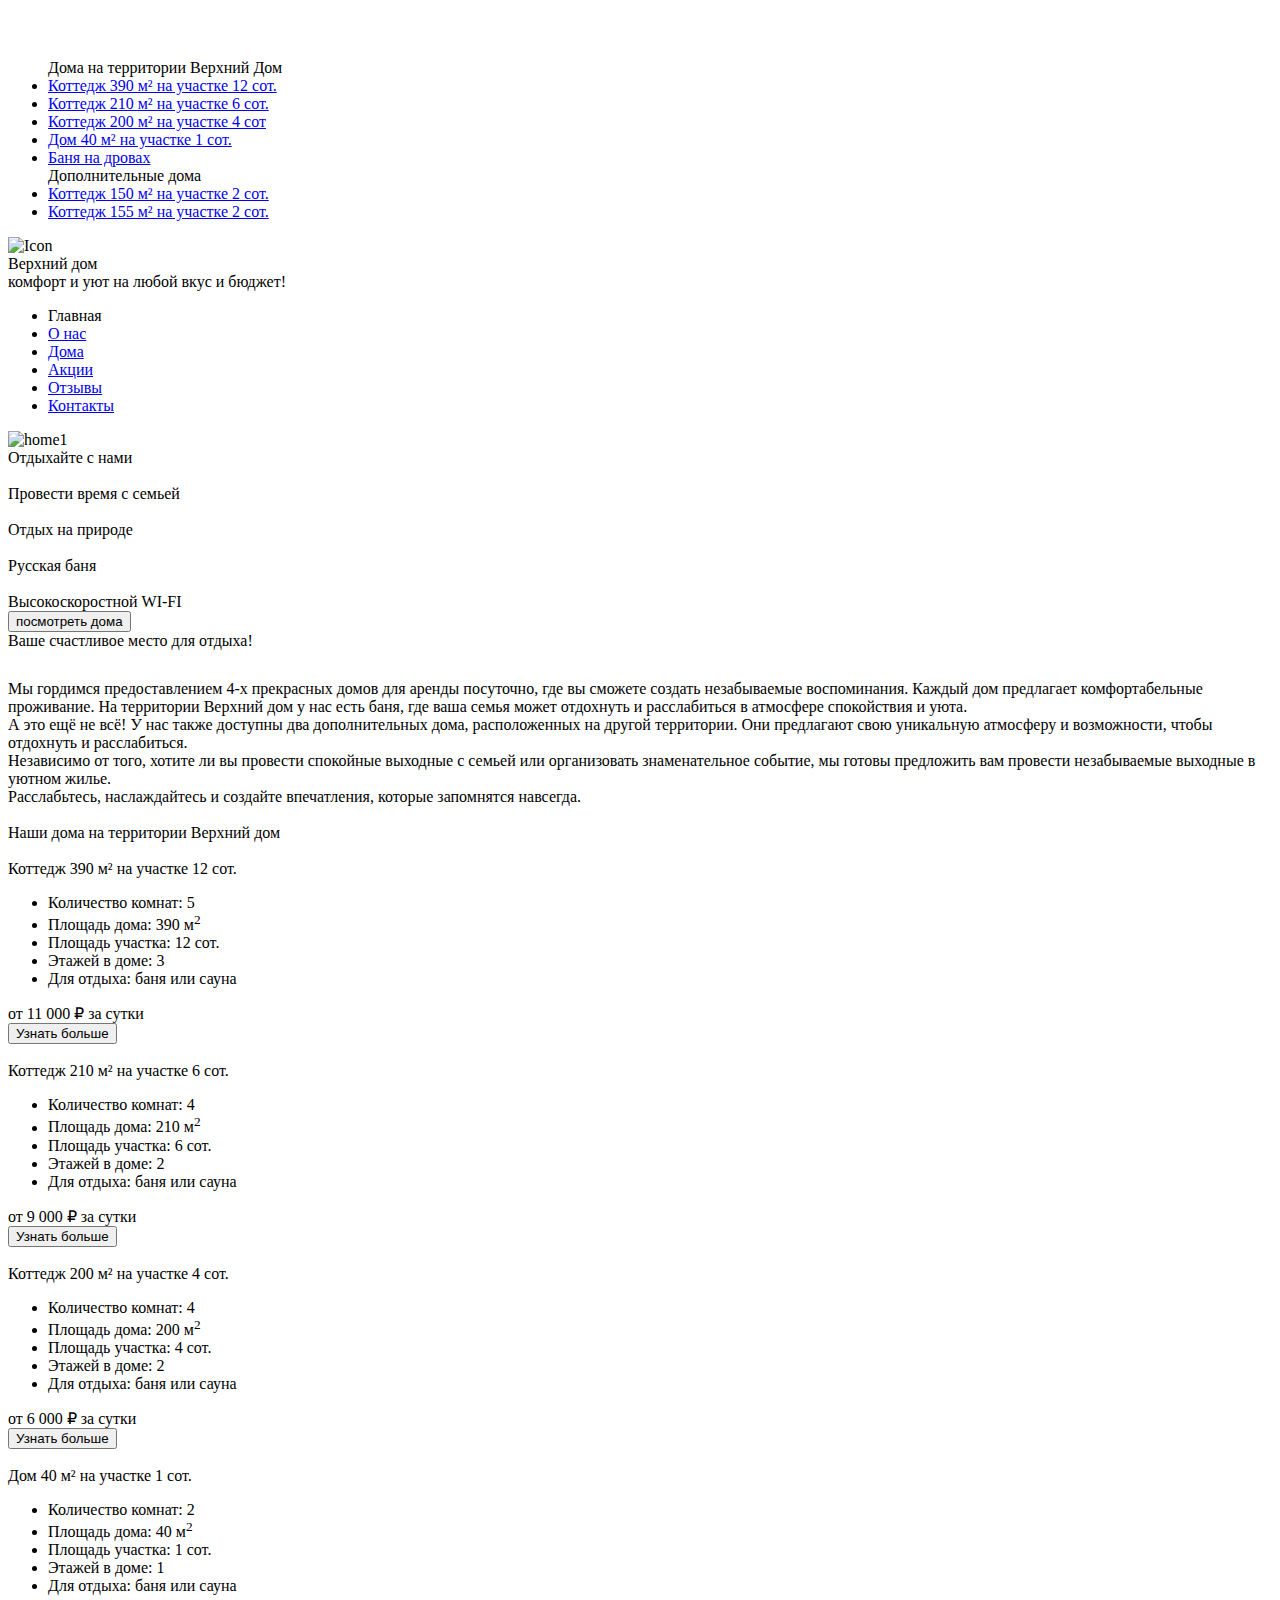
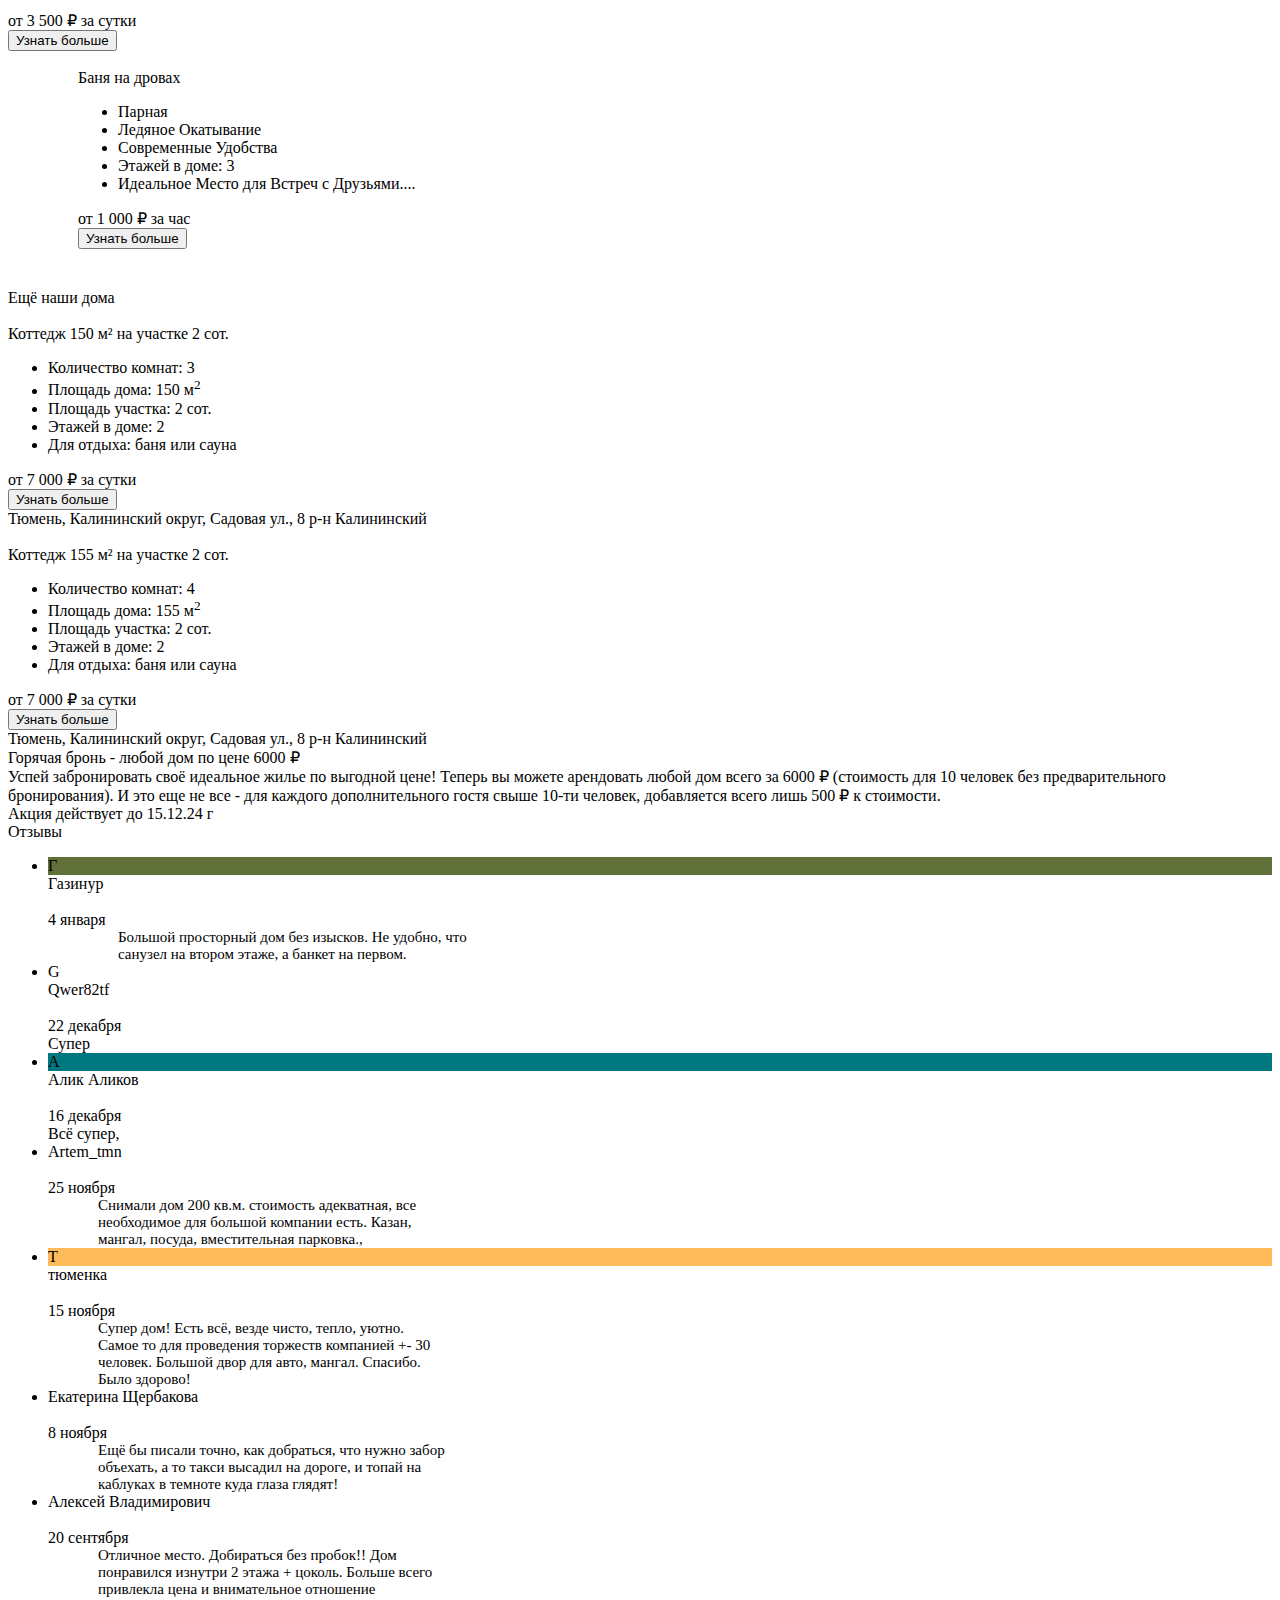
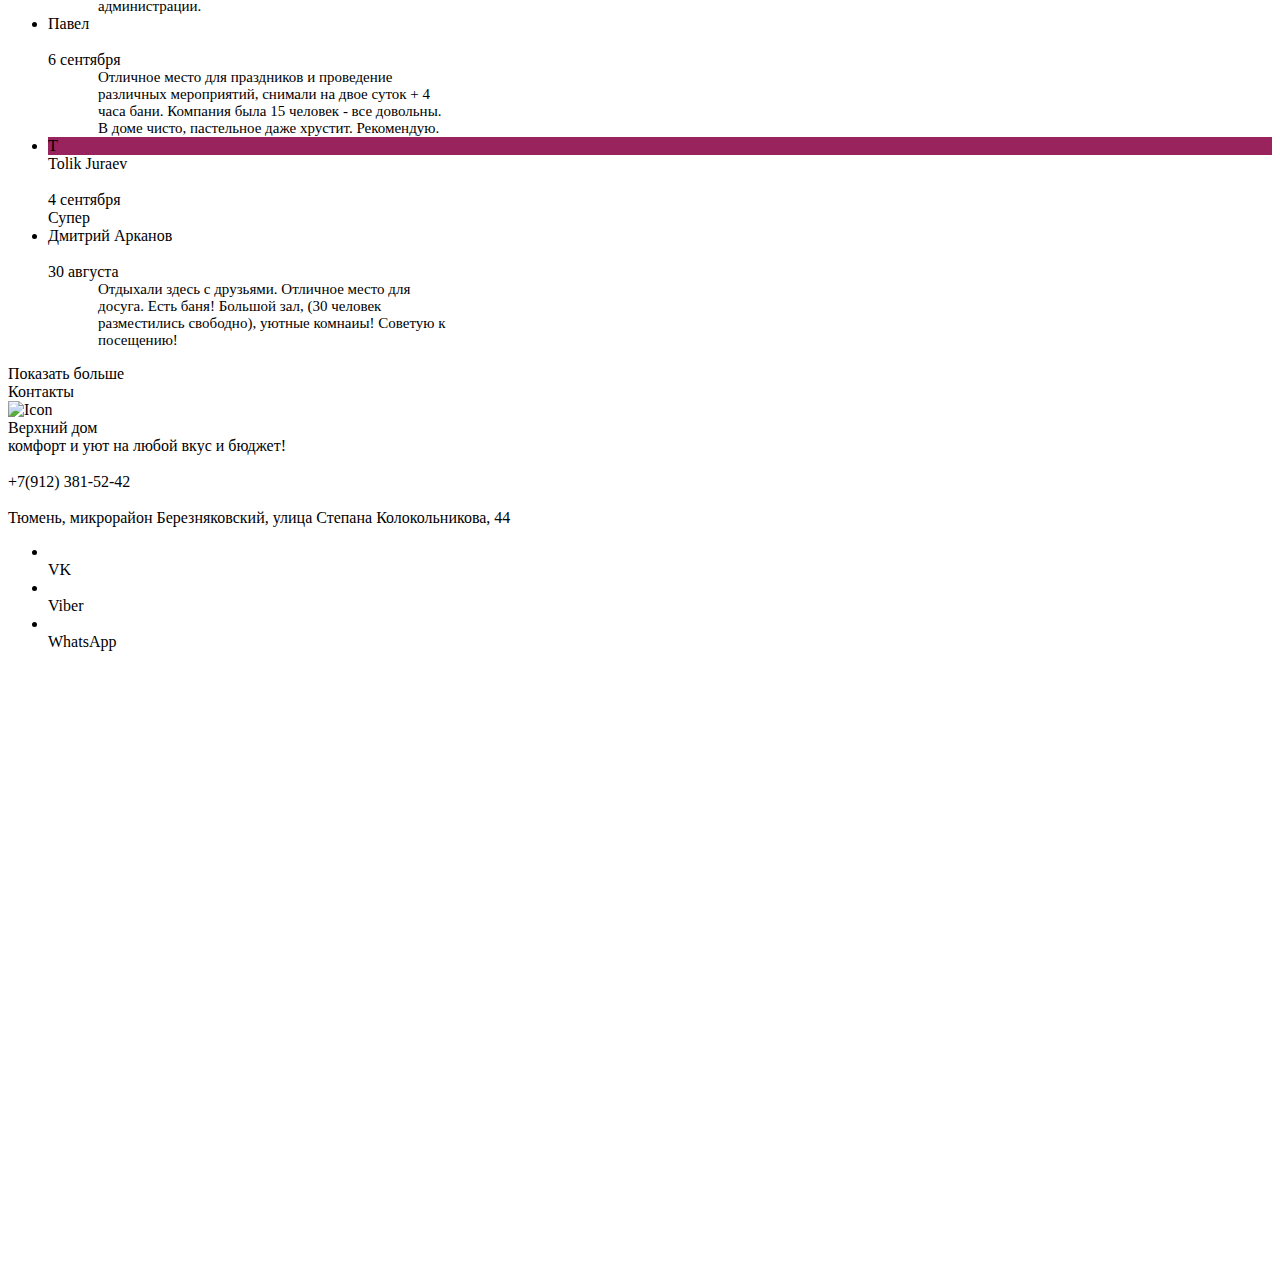
==== index.html @ 0d778ea4 "Add files via upload" ====
<!DOCTYPE html>
<html lang="ru">

<head>
    <meta charset="UTF-8">
    <meta name="viewport" content="width=device-width, initial-scale=1.0">
    <title>ВЕРХНИЙ ДОМ</title>
    <link rel="stylesheet" href="style/main.css">
</head>

<body>

    <body class="wrapper">
        <div class="menu-data">
            <div class="menu-data__line"></div>
            <div class="container">
                <div class="menu-data__contant">
                <svg class="closeIcon menu-data__close-button" viewBox="0 0 31 31" width="31" height="31" xmlns="http://www.w3.org/2000/svg" fill="none">
                    <rect x="8.45361" y="7.39648" width="21.1548" height="1.4944" rx="0.747199" transform="rotate(45 8.45361 7.39648)" fill="white"/>
                    <rect x="23.8285" y="7.97754" width="22.416" height="1.41032" rx="0.705159" transform="rotate(135 23.8285 7.97754)" fill="white"/>
                </svg>
            <ul class="menu-data__list">
                 <div class="title menu-data__title">Дома на территории Верхний Дом</div>
                <li class="text menu-data__item"><a href="home1.html">Коттедж 390 м² на участке 12 сот.</a></li>
                <li class="text menu-data__item"><a href="home2.html">Коттедж 210 м² на участке 6 сот.</a></li>
                <li class="text menu-data__item"><a href="home3.html">Коттедж 200 м² на участке 4 сот</a></li>
                <li class="text menu-data__item"><a href="home4.html">Дом 40 м² на участке 1 сот.</a></li>
                <li class="text menu-data__item"><a href="sauna.html">Баня на дровах</a></li>
                <div class="title menu-data__title">Дополнительные дома</div>
                <li class="text menu-data__item"><a href="home5.html">Коттедж 150 м² на участке 2 сот.</a></li>
                <li class="text menu-data__item"><a href="home6.html">Коттедж 155 м² на участке 2 сот.</a></li>
            </ul>
        </div>
        </div>
        <div class="menu-data__line"></div>
        </div>
        <div class="header">
            <div class="container">
                <div class="header__contant">
                    <div class="logo header__logo">
                        <img src="./img/header/icon.png" alt="Icon" class="logo__img header__img">
                       <div class="logo__name header__name">
                            <div class="logo__title header__title">Верхний дом</div>
                            <div class="logo__text header__text">комфорт и уют на любой вкус и бюджет!</div>
                        </div>
                    </div>

                    <nav class="nav">
                        <ul class="nav__list">
                            <li class="nav__item">Главная</li>
                            <li class="nav__item"><a href="#info">О нас</a></li>
                            <li class="nav__item"><a href="#offer-home">Дома</a></li>
                            <li class="nav__item"><a href="#stocks">Акции</a></li>
                            <li class="nav__item"><a href="#reviews">Отзывы</a></li>
                            <li class="nav__item"><a href="#contact">Контакты</a></li>
                        </ul>
                        <div class="burger">
                            <div class="burger__line"></div>
                            <div class="burger__line"></div>
                            <div class="burger__line"></div>
                        </div>
                    </nav>
                </div>
            </div>
        </div>
        <div class="hero">
            <img src="/img/hero/slider-home.png" id="slideshow" alt="home1" class="hero__img-home">
            <img src="img/hero/slider-home2.png" id="slideshow" alt="home1" class="hero__img-home" style="display: none;">
            <img src="img/hero/slider-home3.png" id="slideshow" alt="home1" class="hero__img-home" style="display: none;">
            <img src="img/hero/slider-home4.png" id="slideshow" alt="home1" class="hero__img-home" style="display: none;">
            <img src="img/hero/slider-home5.png" id="slideshow" alt="home1" class="hero__img-home" style="display: none;">
            <div class="hero__contant">
                <div class="container">
                    <div class="hero__information">
                        <div class="hero__title">
                            Отдыхайте с нами
                        </div>
                        <div class="hero__info">
                            <div class="hero__offers">
                                <div class="hero__offer__block">
                                    <div class="hero__offer">
                                        <img src="./img/hero/icon1.png" alt="" class="hero__icon">
                                        <div class="hero__offer-title">Провести время с семьей</div>
                                    </div>
                                    <div class="hero__offer">
                                        <img src="./img/hero/icon3.png" alt="" class="hero__icon">
                                        <div class="hero__offer-title">Отдых на природе</div>
                                    </div>
                                </div>
                                <div class="hero__line">
                                </div>
                                <div class="hero__offer__block">
                                    <div class="hero__offer">
                                        <img src="./img/hero/icon2.png" alt="" class="hero__icon">
                                        <div class="hero__offer-title">Русская баня</div>
                                    </div>
                                    <div class="hero__offer">
                                        <img src="./img/hero/icon4.png" alt="" class="hero__icon">
                                        <div class="hero__offer-title">Высокоскоростной <span
                                                class="hero__offer-title_decoration">WI-FI</span></div>
                                    </div>
                                </div>
                            </div>
                            <div class="hero__btn">
                                <a href="#offer-home"><button class="btn">посмотреть дома</button></a>
                            </div>
                        </div>
                    </div>
                </div>

            </div>
        </div>
        <div id="info" class="info">
            <div class="container">
                <div class="info__contant">
                    <div class="title info__title" style="text-align: start; margin-bottom: 30px;">Ваше счастливое место для отдыха!
                    </div>
                    <div class="info__wrapper">
                        <div class="info__text">
                            Мы гордимся предоставлением 4-х прекрасных домов для аренды посуточно, где вы сможете
                            создать незабываемые воспоминания. Каждый дом предлагает комфортабельные проживание.
                            На территории Верхний дом у нас есть баня, где ваша семья может отдохнуть и расслабиться в атмосфере спокойствия и уюта. 
<br>
А это ещё не всё! У нас также доступны два дополнительных дома, расположенных на другой территории. Они предлагают свою уникальную атмосферу и возможности, чтобы отдохнуть и расслабиться.
<br>
Независимо от того, хотите ли вы провести спокойные выходные с семьей или организовать знаменательное событие, мы готовы предложить вам провести незабываемые выходные в уютном жилье.
<br>
Расслабьтесь, наслаждайтесь и создайте впечатления, которые запомнятся навсегда.

                        </div>
                    <img src="/img/info/Rectangle 199.png"  alt="" class="info__img">
                </div>
                </div>
            </div>
        </div>
      
        <div class="info-home offer-home" id="offer-home">
            <div class="container container-block">
            <div class="title offer-title">Наши дома на территории Верхний дом</div>

                <div class="info-home__contant offer-home__contant">
                    <img src="./img/home1/home1.png" alt="" class="info-home__img offer-home__img offer-home_first-home"> 
                    <img src="./img/dop/photo2.png" alt="" class="info-home__img offer-home__img offer-home_first-home" style="display: none;"> 
                    <img src="./img/dop/photo3.png" alt="" class="info-home__img offer-home__img offer-home_first-home" style="display: none;"> 
                    <img src="./img/dop/photo5.png" alt="" class="info-home__img offer-home__img offer-home_first-home" style="display: none;"> 
                    <img src="./img/dop/photo6.png" alt="" class="info-home__img offer-home__img offer-home_first-home" style="display: none;"> 
                    
                    <div class="info-home__block offer-home__block">
                        <div class="info-home__title offer-home__title">Коттедж 390 м² на участке 12 сот.</div>
                        <div class="info-home__nav offer-home__nav">
                            <ul class="info-home__list">
                                <li class="info-home__item">Количество комнат: 5</li>
                                <li class="info-home__item">Площадь дома: 390 м<sup>2</sup></li>
                                <li class="info-home__item">Площадь участка: 12 сот.</li>
                                <li class="info-home__item">Этажей в доме: 3</li>
                                <li class="info-home__item">Для отдыха: баня или сауна</li>
                            </ul>
                        </div>
                        <div class="offer-home__data">
                        <div class="info-home__price offer-home__price">от 11 000 ₽ за сутки</div>
                        <a href="home1.html" target="_blank"><button class="info-home__button offer-home__button">Узнать больше</button></a>
                    </div>
                    </div>
                </div>
                <div class="info-home__contant offer-home__contant">
                    <img src="./img/dop/home2.png" alt="" class="info-home__img offer-home__img">
                    <img src="./img/home2/photo2.png" alt="" class="info-home__img offer-home__img offer-home_second-home" style="display: none;"> 
                    <img src="./img/home2/photo3.png" alt="" class="info-home__img offer-home__img offer-home_second-home" style="display: none;"> 
                    <img src="./img/home2/photo4.png" alt="" class="info-home__img offer-home__img offer-home_second-home" style="display: none;"> 
                    <img src="./img/home2/photo5.png" alt="" class="info-home__img offer-home__img offer-home_second-home" style="display: none;"> 
                    <img src="./img/home2/photo6.png" alt="" class="info-home__img offer-home__img offer-home_second-home" style="display: none;"> 
                    <div class="info-home__block offer-home__block">
                        <div class="info-home__title offer-home__title">Коттедж 210 м² на участке 6 сот.</div>
                        <div class="info-home__nav offer-home__nav">
                            <ul class="info-home__list">
                                <li class="info-home__item">Количество комнат: 4</li>
                                <li class="info-home__item">Площадь дома: 210 м<sup>2</sup></li>
                                <li class="info-home__item">Площадь участка: 6 сот.</li>
                                <li class="info-home__item">Этажей в доме: 2</li>
                                <li class="info-home__item">Для отдыха: баня или сауна</li>
                            </ul>
                        </div>
                        <div class="offer-home__data">
                        <div class="info-home__price offer-home__price">от 9 000 ₽ за сутки</div>
                        <a href="home2.html" target="_blank"><button class="info-home__button offer-home__button">Узнать больше</button></a>
                    </div>
                    </div>
                </div>
                <div class="info-home__contant offer-home__contant">
                    <img src="./img/dop/home3.png" alt="" class="info-home__img offer-home__img">
                    <div class="info-home__block offer-home__block">
                        <div class="info-home__title offer-home__title">Коттедж 200 м² на участке 4 сот.</div>
                        <div class="info-home__nav offer-home__nav">
                            <ul class="info-home__list">
                                <li class="info-home__item">Количество комнат: 4</li>
                                <li class="info-home__item">Площадь дома: 200 м<sup>2</sup></li>
                                <li class="info-home__item">Площадь участка: 4 сот.</li>
                                <li class="info-home__item">Этажей в доме: 2    </li>
                                <li class="info-home__item">Для отдыха: баня или сауна</li>
                            </ul>
                        </div>
                        <div class="offer-home__data">
                        <div class="info-home__price offer-home__price">от 6 000 ₽ за сутки</div>
                        <a href="home3.html" target="_blank"><button class="info-home__button offer-home__button">Узнать больше</button></a>
                    </div>
                    </div>
                </div>
                <div class="info-home__contant offer-home__contant">
                    <img src="./img/dop/home4.png" alt="" class="info-home__img offer-home__img">
                    <div class="info-home__block offer-home__block">
                        <div class="info-home__title offer-home__title">Дом 40 м² на участке 1 сот.</div>
                        <div class="info-home__nav offer-home__nav">
                            <ul class="info-home__list">
                                <li class="info-home__item">Количество комнат: 2</li>
                                <li class="info-home__item">Площадь дома: 40 м<sup>2</sup></li>
                                <li class="info-home__item">Площадь участка: 1 сот.</li>
                                <li class="info-home__item">Этажей в доме: 1</li>
                                <li class="info-home__item">Для отдыха: баня или сауна</li>
                            </ul>
                        </div>
                        <div class="offer-home__data">
                        <div class="info-home__price offer-home__price">от 3 500 ₽ за сутки</div>
                        <a href="home4.html" target="_blank"><button class="info-home__button offer-home__button">Узнать больше</button></a>
                    </div>
                    </div>
                </div>
                <div class="info-home__contant offer-home__contant">
                    <img src="./img/dop/sauna.png" alt="" class="info-home__img offer-home__img">
                    <div class="info-home__block offer-home__block" style="padding-left: 70px;">
                        <div class="info-home__title offer-home__title">Баня на дровах</div>
                        <div class="info-home__nav offer-home__nav">
                            <ul class="info-home__list">
                                <li class="info-home__item">Парная</li>
                                <li class="info-home__item">Ледяное Окатывание</li>
                                <li class="info-home__item">Современные Удобства</li>
                                <li class="info-home__item">Этажей в доме: 3</li>
                                <li class="info-home__item">Идеальное Место для Встреч с Друзьями....</li>
                            </ul>
                        </div>
                        <div class="offer-home__data">
                        <div class="info-home__price offer-home__price">от 1 000 ₽ за час</div>
                        <a href="sauna.html" target="_blank"><button class="info-home__button offer-home__button">Узнать больше</button></a>
                    </div>
                    </div>
                </div>
                <div class="title offer-title" style="margin-top: 40px;">Ещё наши дома</div>
                <div class="info-home__contant offer-home__contant">
                    <img src="./img/dop/home5.png" alt="" class="info-home__img offer-home__img">
                    <div class="info-home__block offer-home__block">
                        <div class="info-home__title offer-home__title">Коттедж 150 м² на участке 2 сот.</div>
                        <div class="info-home__nav offer-home__nav">
                            <ul class="info-home__list">
                                <li class="info-home__item">Количество комнат: 3</li>
                                <li class="info-home__item">Площадь дома: 150 м<sup>2</sup></li>
                                <li class="info-home__item">Площадь участка: 2 сот.</li>
                                <li class="info-home__item">Этажей в доме: 2</li>
                                <li class="info-home__item">Для отдыха: баня или сауна</li>
                            </ul>
                        </div>
                        <div class="offer-home__data">
                        <div class="info-home__price offer-home__price">от 7 000 ₽ за сутки</div>
                        <a href="home5.html" target="_blank"><button class="info-home__button offer-home__button">Узнать больше</button></a>
                        <div class="offer-home__title-address">Тюмень, Калининский округ, Садовая ул., 8 р-н Калининский</div>
                    </div>
                    </div>
                </div>
                 <div class="info-home__contant offer-home__contant">
                    <img src="./img/dop/home6.png" alt="" class="info-home__img offer-home__img">
                    <div class="info-home__block offer-home__block">
                        <div class="info-home__title offer-home__title">Коттедж 155 м² на участке 2 сот.</div>
                        <div class="info-home__nav offer-home__nav">
                            <ul class="info-home__list">
                                <li class="info-home__item">Количество комнат: 4</li>
                                <li class="info-home__item">Площадь дома: 155 м<sup>2</sup></li>
                                <li class="info-home__item">Площадь участка: 2 сот.</li>
                                <li class="info-home__item">Этажей в доме: 2</li>
                                <li class="info-home__item">Для отдыха: баня или сауна</li>
                            </ul>
                        </div>
                        <div class="offer-home__data">
                        <div class="info-home__price offer-home__price">от 7 000 ₽ за сутки</div>
                        <a href="home6.html" target="_blank"><button class="info-home__button offer-home__button">Узнать больше</button></a>
                        <div class="offer-home__title-address">Тюмень, Калининский округ, Садовая ул., 8 р-н Калининский</div>
                    </div>
                    </div>
                </div>
    
            </div>
    
        </div>

        <div class="stocks" id="stocks">
            <div class="container">
                <div class="stocks__conatnt">
                    <div class="stock__title">Горячая бронь - любой дом по цене <span class="stock__decoration">6000
                            ₽</span></div>
                    <div class="stock__text">Успей забронировать своё идеальное жилье по выгодной цене! Теперь вы можете
                        арендовать любой дом всего за 6000 ₽ (стоимость для 10 человек без предварительного
                        бронирования). И это еще не все - для каждого дополнительного гостя свыше 10-ти человек,
                        добавляется всего лишь 500 ₽ к стоимости.</div>
                    <div class="stock__title">Акция действует до 15.12.24 г</div>
                    <!-- <div class="stock__text">Не упустите возможность провести незабываемые выходные или отпуск в
                        комфорте и уюте. Бронируйте дома уже сегодня!</div> -->
                </div>
            </div>
        </div>
        <div class="reviews" id="reviews">
            <div class="container">
                <div class="title reviews__title">Отзывы</div>
                <div class="reviews__contant">
                    <ul class="reviews__list">
                        <li class="reviews__item">
                            <div class="reviews__name">
                                <div class="reviews__person" style="background-color: #616f39">Г</div>
                                <div class="reviews__person-block">
                                    <div class="reviews__text reviews__name-person">Газинур</div>
                                    <div class="reviews__grade">
                                        <img src="./img/reviews/stars.png" alt="" class="reviews__star">
                                        <div class="reviews__text reviews__data">4 января</div>
                                    </div>
                                </div>
                            </div>
                            <div class="reviews__text reviews__reviews"
                                style="font-size: 15px; text-align: start; width: 350px; margin-left: 70px;">Большой
                                просторный дом без изысков. Не удобно, что санузел на втором этаже, а банкет на первом.
                            </div>
                        </li>
                        <li class="reviews__item">
                            <div class="reviews__name">
                                <div class="reviews__person">G</div>
                                <div class="reviews__person-block">
                                    <div class="reviews__text reviews__name-person">Qwer82tf</div>
                                    <div class="reviews__grade">
                                        <img src="./img/reviews/stars.png" alt="" class="reviews__star">
                                        <div class="reviews__text reviews__data">22 декабря</div>
                                    </div>
                                </div>
                            </div>
                            <div class="reviews__text reviews__reviews">Супер</div>
                        </li>
                        <li class="reviews__item">
                            <div class="reviews__name">
                                <div class="reviews__person" style="background-color: #007880">A</div>
                                <div class="reviews__person-block">
                                    <div class="reviews__text reviews__name-person">Алик Аликов</div>
                                    <div class="reviews__grade">
                                        <img src="./img/reviews/stars.png" alt="" class="reviews__star">
                                        <div class="reviews__text reviews__data">16 декабря</div>
                                    </div>
                                </div>
                            </div>
                            <div class="reviews__text reviews__reviews">Всё супер,</div>
                        </li>
                        <li class="reviews__item">
                            <div class="reviews__name">
                                <div class="reviews__person-img"
                                    style="background-image: url(../../img/reviews/personimg.jpg);"></div>
                                <div class="reviews__person-block">
                                    <div class="reviews__text reviews__name-person">Artem_tmn</div>
                                    <div class="reviews__grade">
                                        <img src="./img/reviews/stars.png" alt="" class="reviews__star">
                                        <div class="reviews__text reviews__data">25 ноября</div>
                                    </div>
                                </div>
                            </div>
                            <div class="reviews__text reviews__reviews"
                                style="font-size: 15px; text-align: start; width: 350px; margin-left: 50px;">Снимали дом
                                200 кв.м. стоимость адекватная, все необходимое для большой компании есть. Казан,
                                мангал, посуда, вместительная парковка.,</div>
                        </li>
                        <li class="reviews__item">
                            <div class="reviews__name">
                                <div class="reviews__person" style="background-color: #ffba5a">Т</div>
                                <div class="reviews__person-block">
                                    <div class="reviews__text reviews__name-person">тюменка</div>
                                    <div class="reviews__grade">
                                        <img src="./img/reviews/stars.png" alt="" class="reviews__star">
                                        <div class="reviews__text reviews__data">15 ноября</div>
                                    </div>
                                </div>
                            </div>
                            <div class="reviews__text reviews__reviews"
                                style="font-size: 15px; text-align: start; width: 350px; margin-left: 50px;">Супер дом!
                                Есть всё, везде чисто, тепло, уютно. Самое то для проведения торжеств компанией +- 30
                                человек. Большой двор для авто, мангал. Спасибо. Было здорово!</div>
                        </li>
                        <li class="reviews__item">
                            <div class="reviews__name">
                                <div class="reviews__person-img"
                                    style="background-image: url(../../img/reviews/person2.jpg);"></div>
                                <div class="reviews__person-block">
                                    <div class="reviews__text reviews__name-person">Екатерина Щербакова</div>
                                    <div class="reviews__grade">
                                        <img src="./img/reviews/stars.png" alt="" class="reviews__star">
                                        <div class="reviews__text reviews__data">8 ноября</div>
                                    </div>
                                </div>
                            </div>
                            <div class="reviews__text reviews__reviews"
                                style="font-size: 15px; text-align: start; width: 350px; margin-left: 50px;">Ещё бы
                                писали точно, как добраться, что нужно забор объехать, а то такси высадил на дороге, и
                                топай на каблуках в темноте куда глаза глядят!</div>
                        </li>
                        <li class="reviews__item reviews_visible">
                            <div class="reviews__name">
                                <div class="reviews__person-img"
                                    style="background-image: url(../../img/reviews/person3.jpg);"></div>
                                <div class="reviews__person-block">
                                    <div class="reviews__text reviews__name-person">Алексей Владимирович</div>
                                    <div class="reviews__grade">
                                        <img src="./img/reviews/stars.png" alt="" class="reviews__star">
                                        <div class="reviews__text reviews__data">20 сентября</div>
                                    </div>
                                </div>
                            </div>
                            <div class="reviews__text reviews__reviews"
                                style="font-size: 15px; text-align: start; width: 350px; margin-left: 50px;">Отличное
                                место. Добираться без пробок!! Дом понравился изнутри 2 этажа + цоколь. Больше всего
                                привлекла цена и внимательное отношение администрации.</div>
                        </li>
                        <li class="reviews__item reviews_visible">
                            <div class="reviews__name">
                                <div class="reviews__person-img"
                                    style="background-image: url(../../img/reviews/person3.png);"></div>
                                <div class="reviews__person-block">
                                    <div class="reviews__text reviews__name-person">Павел</div>
                                    <div class="reviews__grade">
                                        <img src="./img/reviews/stars.png" alt="" class="reviews__star">
                                        <div class="reviews__text reviews__data">6 сентября</div>
                                    </div>
                                </div>
                            </div>
                            <div class="reviews__text reviews__reviews"
                                style="font-size: 15px; text-align: start; width: 350px; margin-left: 50px;">Отличное
                                место для праздников и проведение различных мероприятий, снимали на двое суток + 4 часа
                                бани. Компания была 15 человек - все довольны. В доме чисто, пастельное даже хрустит.
                                Рекомендую.</div>
                        </li>
                        <li class="reviews__item reviews_visible">
                            <div class="reviews__name">
                                <div class="reviews__person" style="background-color: #99235c;">T</div>
                                <div class="reviews__person-block">
                                    <div class="reviews__text reviews__name-person">Tolik Juraev</div>
                                    <div class="reviews__grade">
                                        <img src="./img/reviews/stars.png" alt="" class="reviews__star">
                                        <div class="reviews__text reviews__data">4 сентября</div>
                                    </div>
                                </div>
                            </div>
                            <div class="reviews__text reviews__reviews">Супер</div>
                        </li>
                        <li class="reviews__item reviews_visible">
                            <div class="reviews__name">
                                <div class="reviews__person-img"
                                    style="background-image: url(../../img/reviews/person4.jpg);"></div>
                                <div class="reviews__person-block">
                                    <div class="reviews__text reviews__name-person">Дмитрий Арканов</div>
                                    <div class="reviews__grade">
                                        <img src="./img/reviews/stars.png" alt="" class="reviews__star">
                                        <div class="reviews__text reviews__data">30 августа</div>
                                    </div>
                                </div>
                            </div>
                            <div class="reviews__text reviews__reviews"
                                style="font-size: 15px; text-align: start; width: 350px; margin-left: 50px;">Отдыхали
                                здесь с друзьями. Отличное место для досуга. Есть баня! Большой зал, (30 человек
                                разместились свободно), уютные комнаиы! Советую к посещению!</div>

                        </li>
                    </ul>
                    <div class="reviews__link">Показать больше</div>
                </div>
            </div>
        </div>
        <div class="footer" id="contact">
            <div class="container">
                <div class="title footer__main-title">Контакты</div>
                <div class="footer__contant">
                    <div class="footer_contact">
                        <div class="logo footer__logo">
                            <img src="./img/header/icon.png" alt="Icon" class="logo__img footer__img">
                            <div class="logo__name footer__name">
                                <div class="logo__title footer__title">Верхний дом</div>
                                <div class="logo__text footer__text">комфорт и уют на любой вкус и бюджет!</div>
                            </div>
                        </div>
                        <div class="footer__data-adress">
                            <div class="footer__data">
                                <img src="./img/footer/phone.png" alt="" class="footer__icon">
                                <div class="footer__info">+7(912) 381-52-42</div>
                            </div>
                            <div class="footer__data">
                                <img src="./img/footer/address.png" alt="" class="footer__icon">
                                <div class="footer__info">Тюмень, микрорайон Березняковский, улица Степана
                                    Колокольникова, 44</div>
                            </div>
                        </div>
                        <div class="footer__messanger">
                            <ul class="messanger-list">
                                <li class="messanger-item">
                                    <img src="./img/footer/vk.png" alt="" class="messanger-icon">
                                    <div class="text messanger__text">VK</div>
                                </li>
                                <li class="messanger-item">
                                    <img src="./img/footer/viber.png" alt="" class="messanger-icon">
                                    <div class="text messanger__text">Viber</div>
                                </li>
                                <li class="messanger-item">
                                    <img src="./img/footer/whatsaap.png" alt="" class="messanger-icon">
                                    <div class="text messanger__text">WhatsApp</div>
                                </li>
                            </ul>
                        </div>
                    </div>
                    <div class="card">
                        <iframe
                            src="https://www.google.com/maps/embed?pb=!1m18!1m12!1m3!1d2160.406964368291!2d65.49835749067205!3d57.2155518057464!2m3!1f0!2f0!3f0!3m2!1i1024!2i768!4f13.1!3m3!1m2!1s0x43bbe36f1227a6a1%3A0xcd8cdee7c30fe856!2z0JHQtdGA0LXQt9C-0LLQsNGPINGD0LsuLCA0NCwg0KLRjtC80LXQvdGMLCDQotGO0LzQtdC90YHQutCw0Y8g0L7QsdC7LiwgNjI1MDU0!5e0!3m2!1sru!2sru!4v1704376983202!5m2!1sru!2sru"
                            width="806" height="583" style="border:0;" allowfullscreen="" class="card__data" loading="lazy"
                            referrerpolicy="no-referrer-when-downgrade"></iframe>
                    </div>
                </div>
            </div>
        </div>
        </div>
        <script src="js/main.js"></script>
        <script src="js/header.js"></script>
        <script src="js/hero-slider.js"></script>
        <script>
            //Показ комментариев 
            const visibleReviews = document.querySelectorAll(".reviews .reviews_visible")
            const textButton = document.querySelector(".reviews__link")

            textButton.addEventListener("click", () => {
                visibleReviews.forEach((el) => {
                    el.style.display = "flex";
                    textButton.style.display = "none";
                })
            })

        </script>
    </body>

</html>
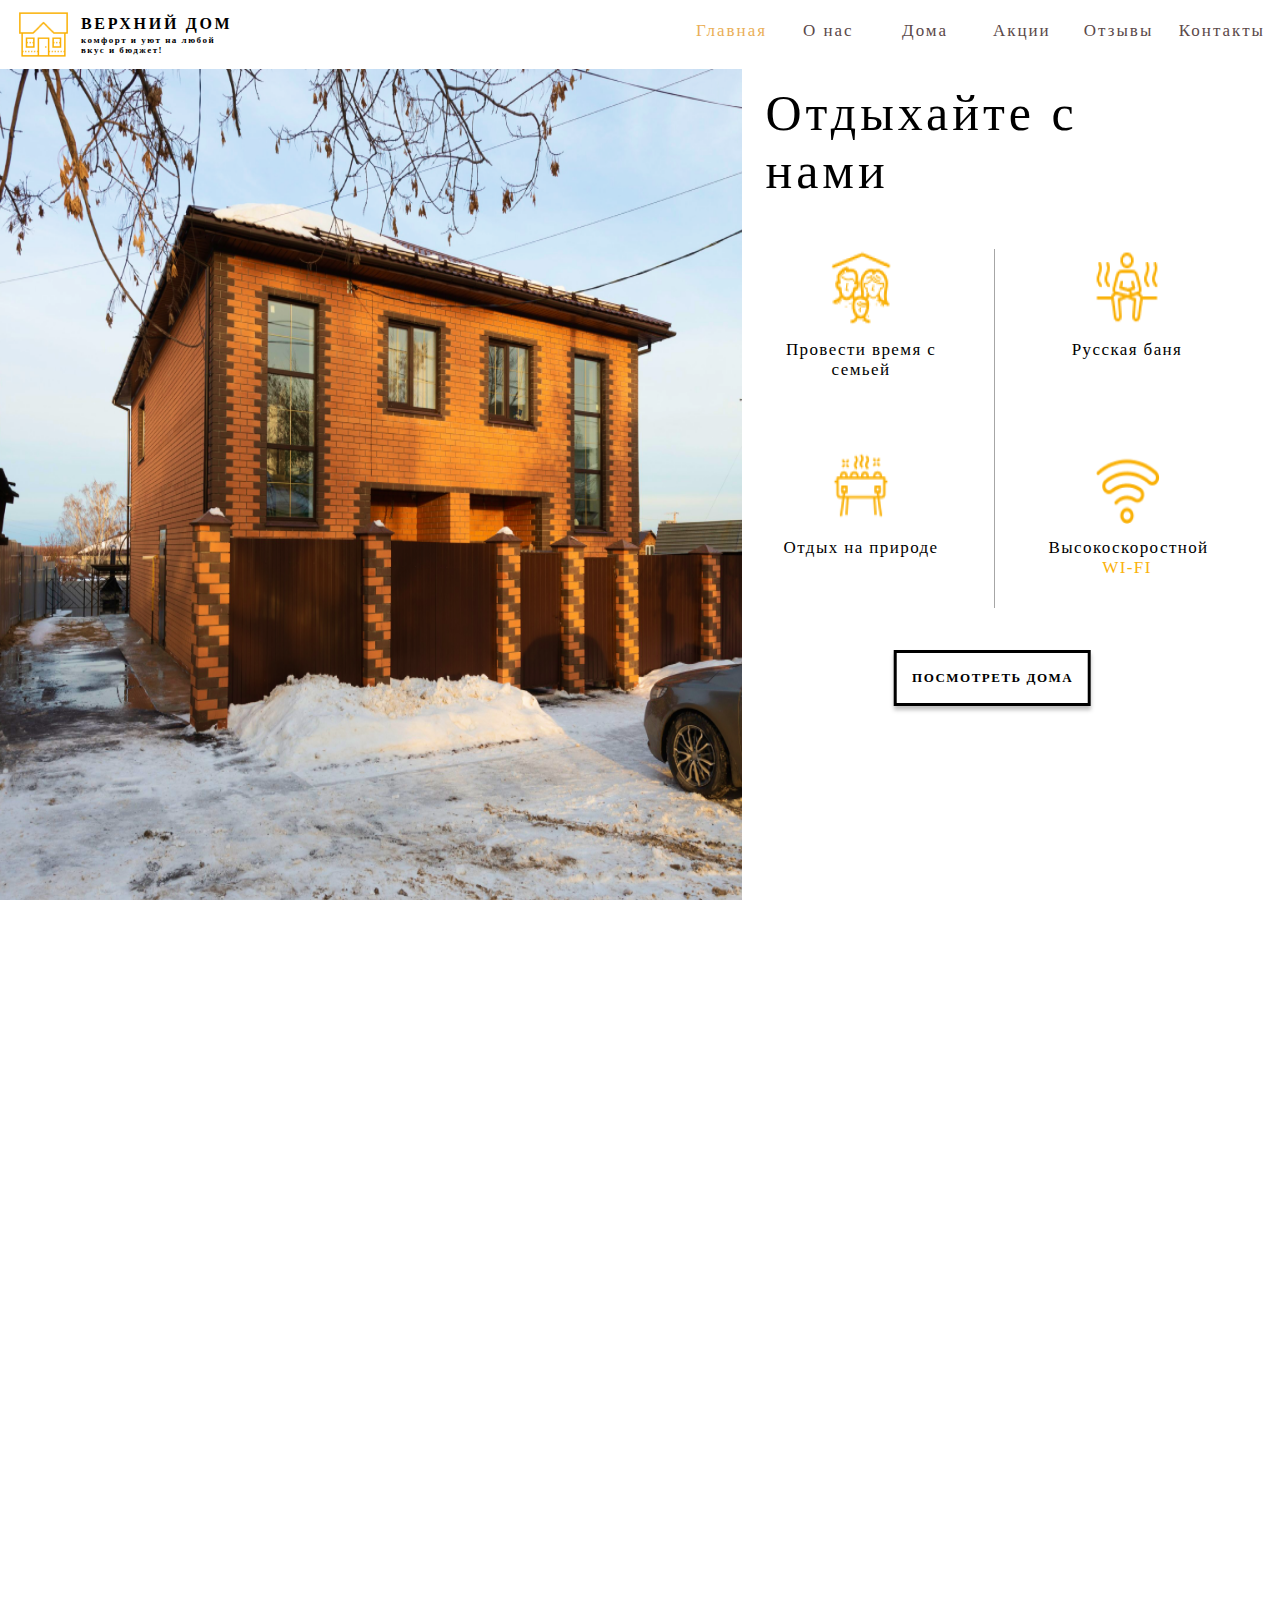
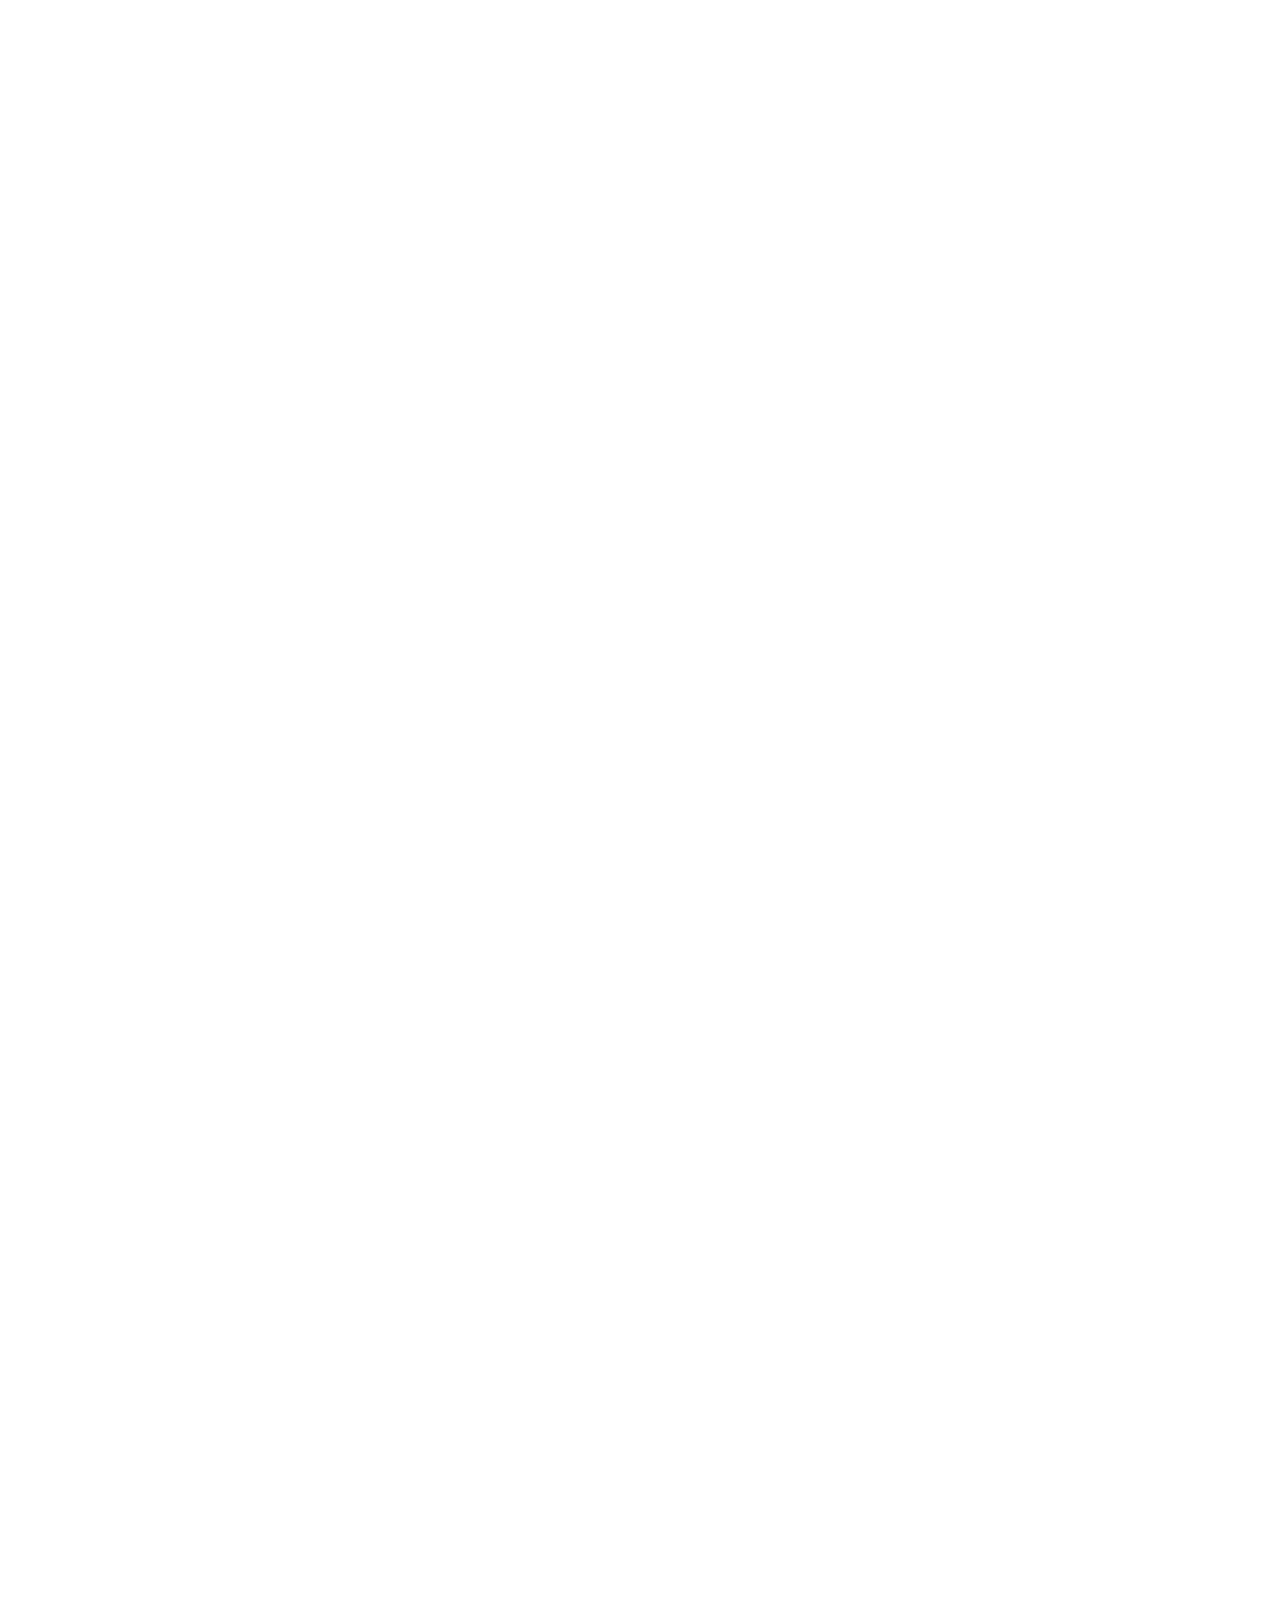
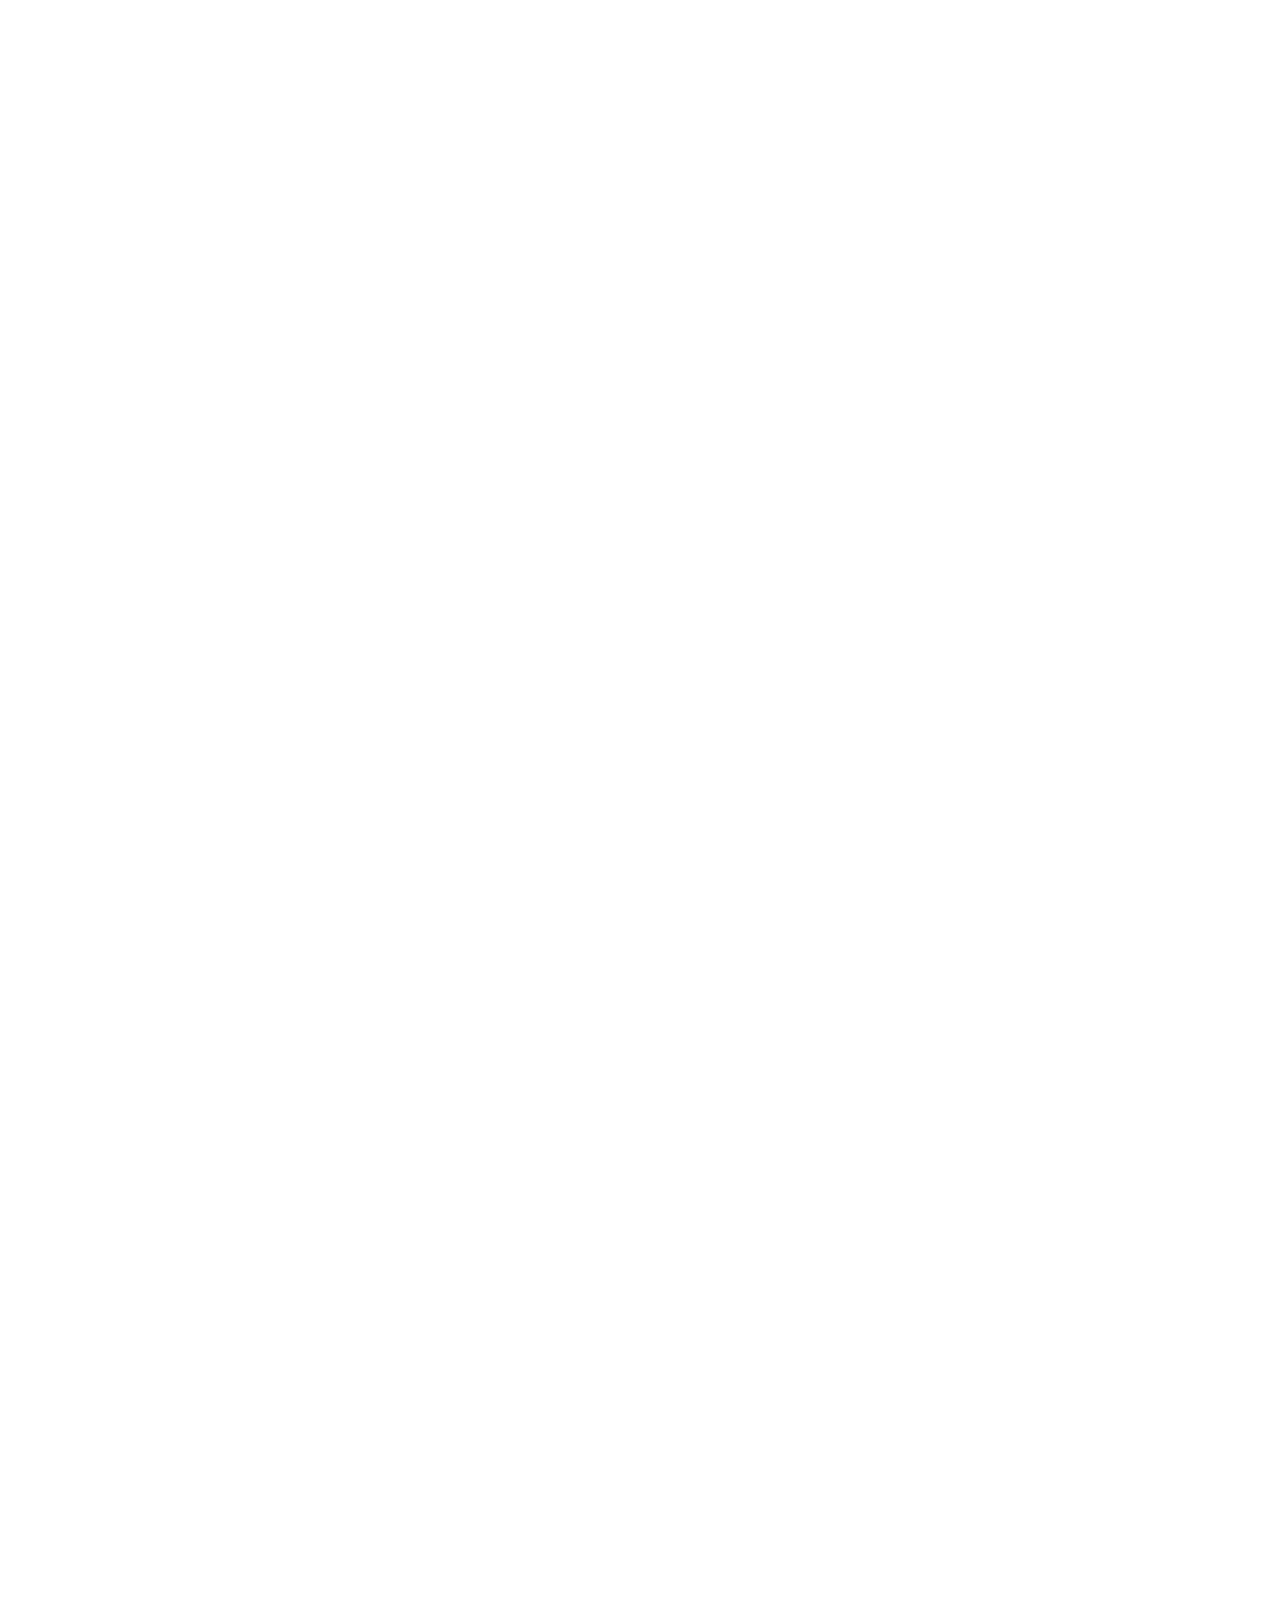
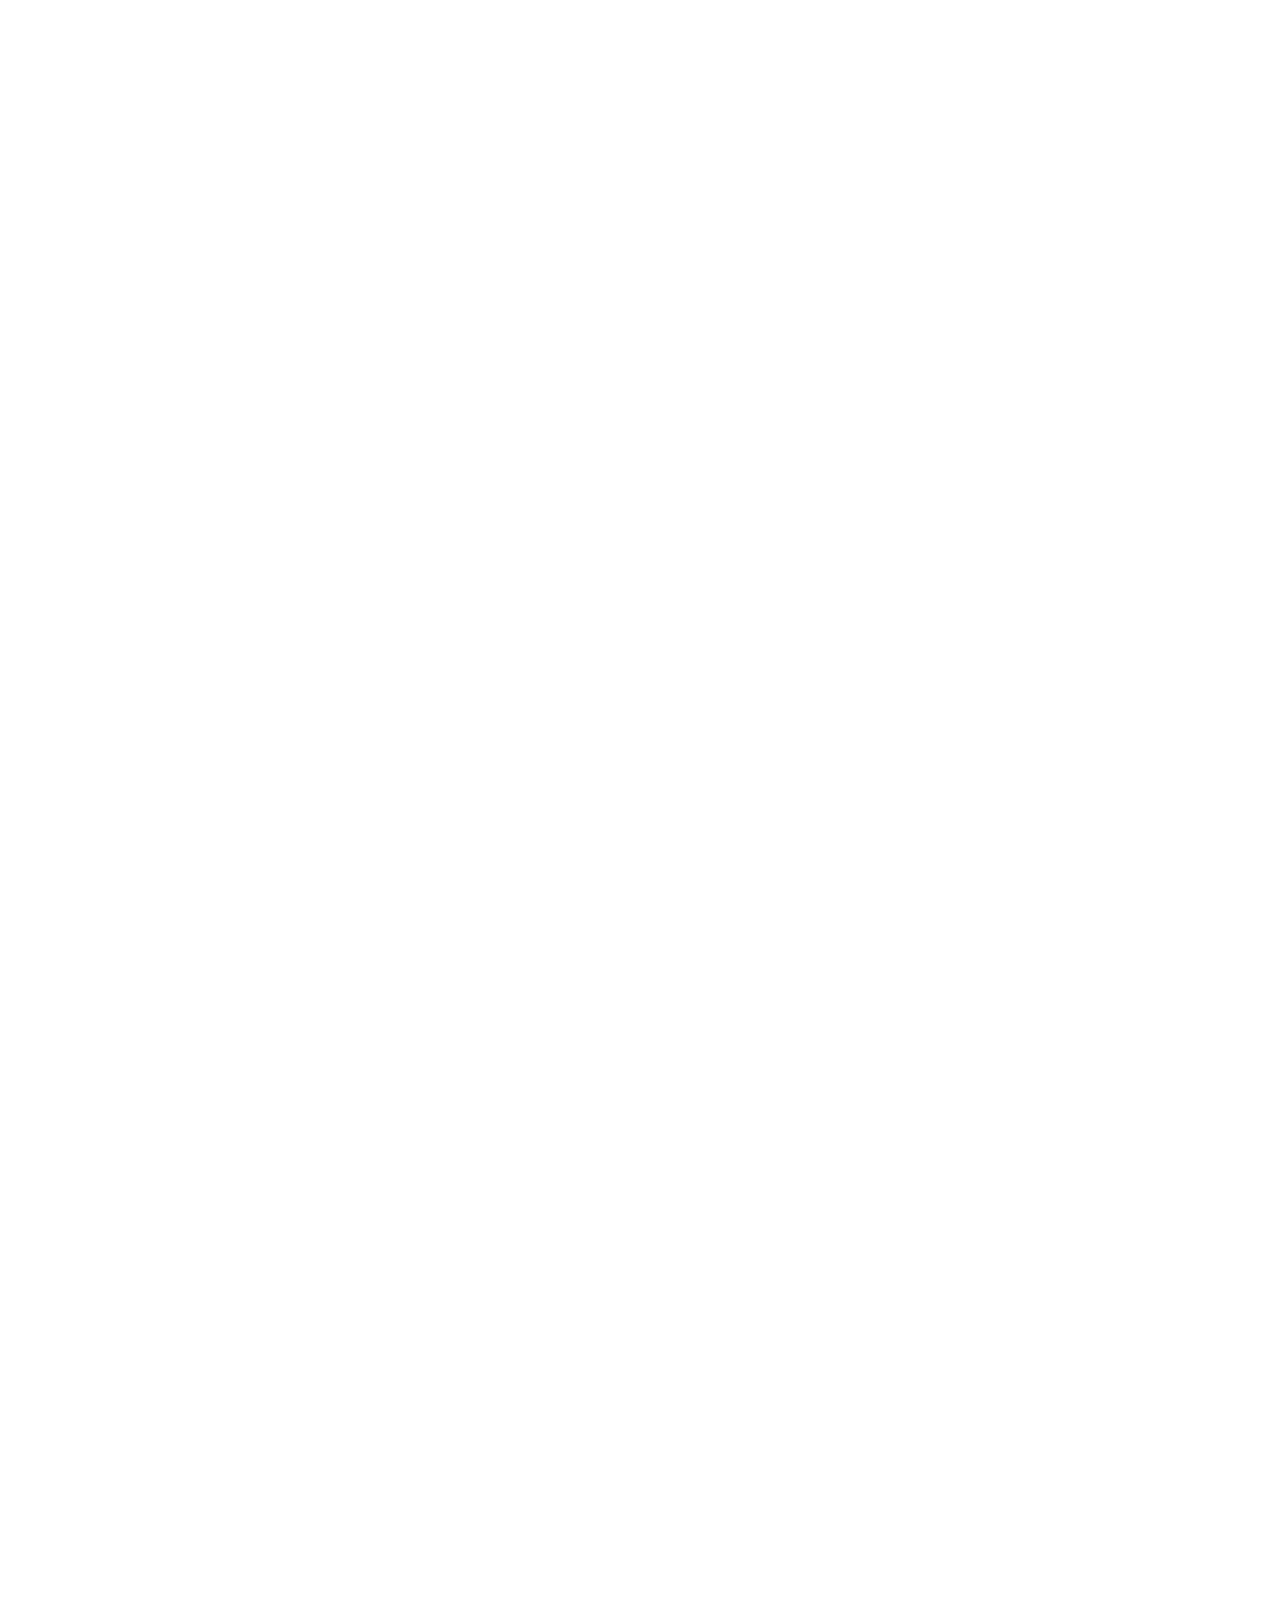
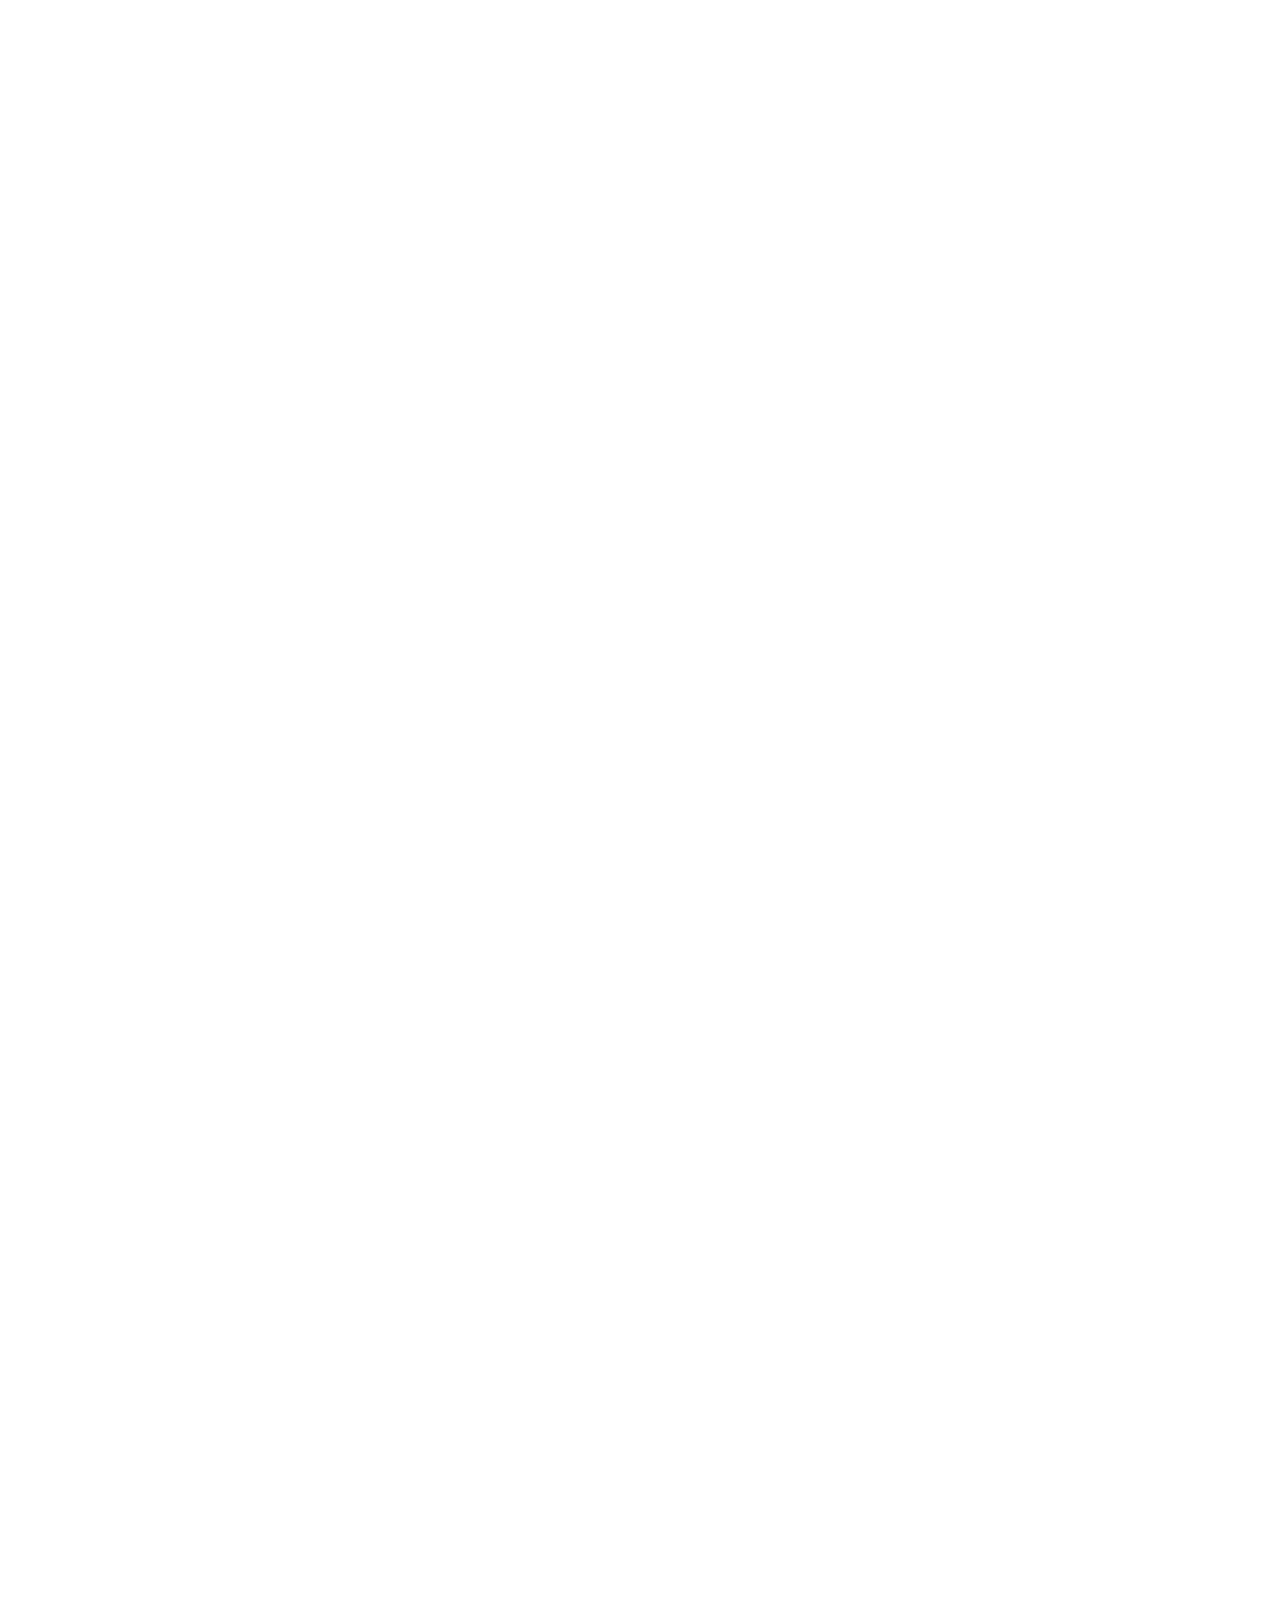
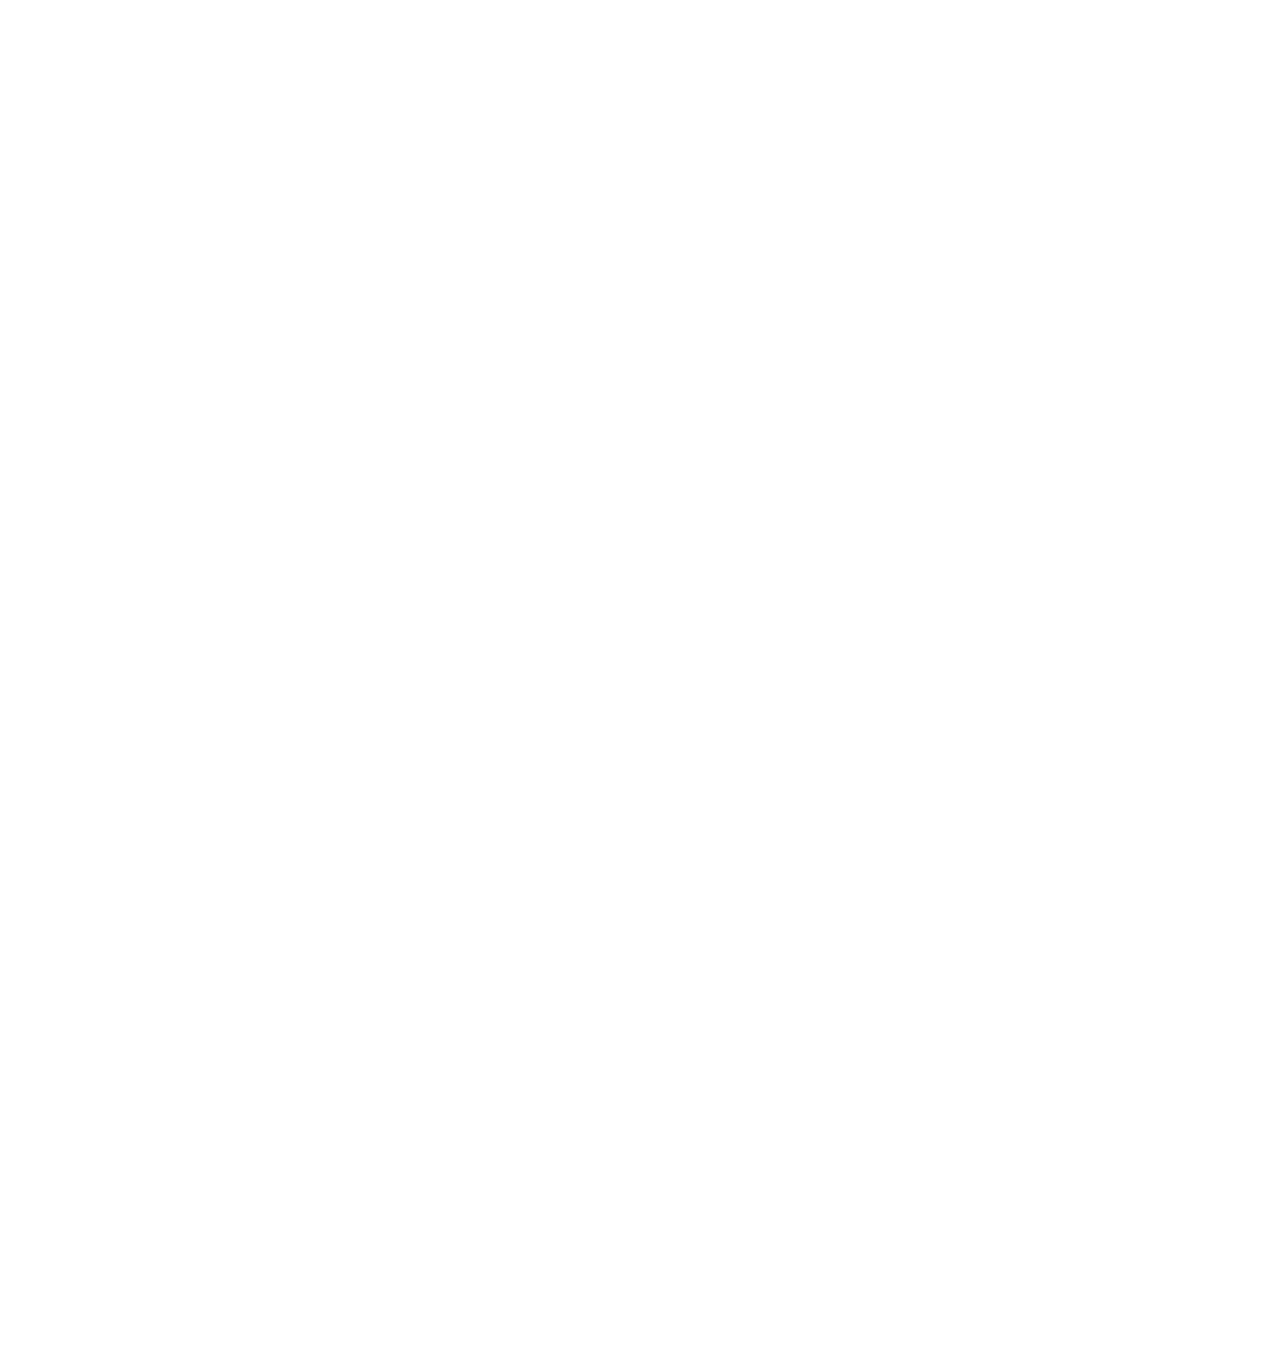
==== commit b7d1cbd4: "Add files via upload" ====
--- a/index.html
+++ b/index.html
@@ -4,8 +4,9 @@
 <head>
     <meta charset="UTF-8">
     <meta name="viewport" content="width=device-width, initial-scale=1.0">
+    <link rel="icon" type="image/png" href="/img/header/icon.png">
     <title>ВЕРХНИЙ ДОМ</title>
-    <link rel="stylesheet" href="style/main.css">
+    <link rel="stylesheet" href="./style/main.css">
 </head>
 
 <body>
@@ -63,50 +64,50 @@
                 </div>
             </div>
         </div>
-        <div class="hero">
-            <img src="/img/hero/slider-home.png" id="slideshow" alt="home1" class="hero__img-home">
-            <img src="img/hero/slider-home2.png" id="slideshow" alt="home1" class="hero__img-home" style="display: none;">
-            <img src="img/hero/slider-home3.png" id="slideshow" alt="home1" class="hero__img-home" style="display: none;">
-            <img src="img/hero/slider-home4.png" id="slideshow" alt="home1" class="hero__img-home" style="display: none;">
-            <img src="img/hero/slider-home5.png" id="slideshow" alt="home1" class="hero__img-home" style="display: none;">
-            <div class="hero__contant">
-                <div class="container">
-                    <div class="hero__information">
-                        <div class="hero__title">
-                            Отдыхайте с нами
-                        </div>
-                        <div class="hero__info">
-                            <div class="hero__offers">
-                                <div class="hero__offer__block">
-                                    <div class="hero__offer">
-                                        <img src="./img/hero/icon1.png" alt="" class="hero__icon">
-                                        <div class="hero__offer-title">Провести время с семьей</div>
-                                    </div>
-                                    <div class="hero__offer">
-                                        <img src="./img/hero/icon3.png" alt="" class="hero__icon">
-                                        <div class="hero__offer-title">Отдых на природе</div>
-                                    </div>
-                                </div>
-                                <div class="hero__line">
-                                </div>
-                                <div class="hero__offer__block">
-                                    <div class="hero__offer">
-                                        <img src="./img/hero/icon2.png" alt="" class="hero__icon">
-                                        <div class="hero__offer-title">Русская баня</div>
-                                    </div>
-                                    <div class="hero__offer">
-                                        <img src="./img/hero/icon4.png" alt="" class="hero__icon">
-                                        <div class="hero__offer-title">Высокоскоростной <span
-                                                class="hero__offer-title_decoration">WI-FI</span></div>
-                                    </div>
-                                </div>
-                            </div>
-                            <div class="hero__btn">
-                                <a href="#offer-home"><button class="btn">посмотреть дома</button></a>
-                            </div>
-                        </div>
-                    </div>
-                </div>
+            <div class="hero">
+                <img src="/img/hero/slider-home.png" id="slideshow" alt="home1" class="hero__img-home">
+                <img src="img/hero/slider-home2.png" id="slideshow" alt="home1" class="hero__img-home" style="display: none;">
+                <img src="img/hero/slider-home3.png" id="slideshow" alt="home1" class="hero__img-home" style="display: none;">
+                <img src="img/hero/slider-home4.png" id="slideshow" alt="home1" class="hero__img-home" style="display: none;">
+                <img src="img/hero/slider-home5.png" id="slideshow" alt="home1" class="hero__img-home" style="display: none;">
+                <div class="hero__contant">
+                    <div class="container">
+                        <div class="hero__information">
+                            <div class="hero__title">
+                                Отдыхайте с нами
+                            </div>
+                            <div class="hero__info">
+                                <div class="hero__offers">
+                                    <div class="hero__offer__block">
+                                        <div class="hero__offer">
+                                            <img src="./img/hero/icon1.png" alt="" class="hero__icon">
+                                            <div class="hero__offer-title">Провести время с семьей</div>
+                                        </div>
+                                        <div class="hero__offer">
+                                            <img src="./img/hero/icon3.png" alt="" class="hero__icon">
+                                            <div class="hero__offer-title">Отдых на природе</div>
+                                        </div>
+                                    </div>
+                                    <div class="hero__line">
+                                    </div>
+                                    <div class="hero__offer__block">
+                                        <div class="hero__offer">
+                                            <img src="./img/hero/icon2.png" alt="" class="hero__icon">
+                                            <div class="hero__offer-title">Русская баня</div>
+                                        </div>
+                                        <div class="hero__offer">
+                                            <img src="./img/hero/icon4.png" alt="" class="hero__icon">
+                                            <div class="hero__offer-title">Высокоскоростной <span
+                                                    class="hero__offer-title_decoration">WI-FI</span></div>
+                                        </div>
+                                    </div>
+                                </div>
+                                <div class="hero__btn">
+                                    <a href="#offer-home"><button class="btn">посмотреть дома</button></a>
+                                </div>
+                            </div>
+                        </div>
+                    </div>
 
             </div>
         </div>
@@ -153,7 +154,7 @@
                                 <li class="info-home__item">Площадь дома: 390 м<sup>2</sup></li>
                                 <li class="info-home__item">Площадь участка: 12 сот.</li>
                                 <li class="info-home__item">Этажей в доме: 3</li>
-                                <li class="info-home__item">Для отдыха: баня или сауна</li>
+                                <li class="info-home__item">Для отдыха: баня</li>
                             </ul>
                         </div>
                         <div class="offer-home__data">
@@ -177,7 +178,7 @@
                                 <li class="info-home__item">Площадь дома: 210 м<sup>2</sup></li>
                                 <li class="info-home__item">Площадь участка: 6 сот.</li>
                                 <li class="info-home__item">Этажей в доме: 2</li>
-                                <li class="info-home__item">Для отдыха: баня или сауна</li>
+                                <li class="info-home__item">Для отдыха: баня</li>
                             </ul>
                         </div>
                         <div class="offer-home__data">
@@ -196,7 +197,7 @@
                                 <li class="info-home__item">Площадь дома: 200 м<sup>2</sup></li>
                                 <li class="info-home__item">Площадь участка: 4 сот.</li>
                                 <li class="info-home__item">Этажей в доме: 2    </li>
-                                <li class="info-home__item">Для отдыха: баня или сауна</li>
+                                <li class="info-home__item">Для отдыха: баня</li>
                             </ul>
                         </div>
                         <div class="offer-home__data">
@@ -215,7 +216,7 @@
                                 <li class="info-home__item">Площадь дома: 40 м<sup>2</sup></li>
                                 <li class="info-home__item">Площадь участка: 1 сот.</li>
                                 <li class="info-home__item">Этажей в доме: 1</li>
-                                <li class="info-home__item">Для отдыха: баня или сауна</li>
+                                <li class="info-home__item">Для отдыха: баня</li>
                             </ul>
                         </div>
                         <div class="offer-home__data">
@@ -254,7 +255,7 @@
                                 <li class="info-home__item">Площадь дома: 150 м<sup>2</sup></li>
                                 <li class="info-home__item">Площадь участка: 2 сот.</li>
                                 <li class="info-home__item">Этажей в доме: 2</li>
-                                <li class="info-home__item">Для отдыха: баня или сауна</li>
+                                <li class="info-home__item">Для отдыха: баня</li>
                             </ul>
                         </div>
                         <div class="offer-home__data">
@@ -274,7 +275,7 @@
                                 <li class="info-home__item">Площадь дома: 155 м<sup>2</sup></li>
                                 <li class="info-home__item">Площадь участка: 2 сот.</li>
                                 <li class="info-home__item">Этажей в доме: 2</li>
-                                <li class="info-home__item">Для отдыха: баня или сауна</li>
+                                <li class="info-home__item">Для отдыха: баня</li>
                             </ul>
                         </div>
                         <div class="offer-home__data">
--- a/style/main.css
+++ b/style/main.css
@@ -0,0 +1,15 @@
+@import url(/style/normalize.css);
+@import url(/style/basic.css);
+@import url(/style/section/header.css);
+@import url(/style/section/hero.css);
+@import url(/style/section/info.css);
+@import url(/style/section/offer-home.css);
+@import url(/style/section/stocks.css);
+@import url(/style/section/reviews.css);
+@import url(/style/section/footer.css);
+@import url(/style/section-home/info-home.css);
+@import url(/style/section-home/home-description.css);
+@import url(/style/section-home/home-rules.css);
+@import url(/style/section-home/home-slider.css);
+@import url(/style/section-home/media-home.css);
+@import url(/style/menu-data.css);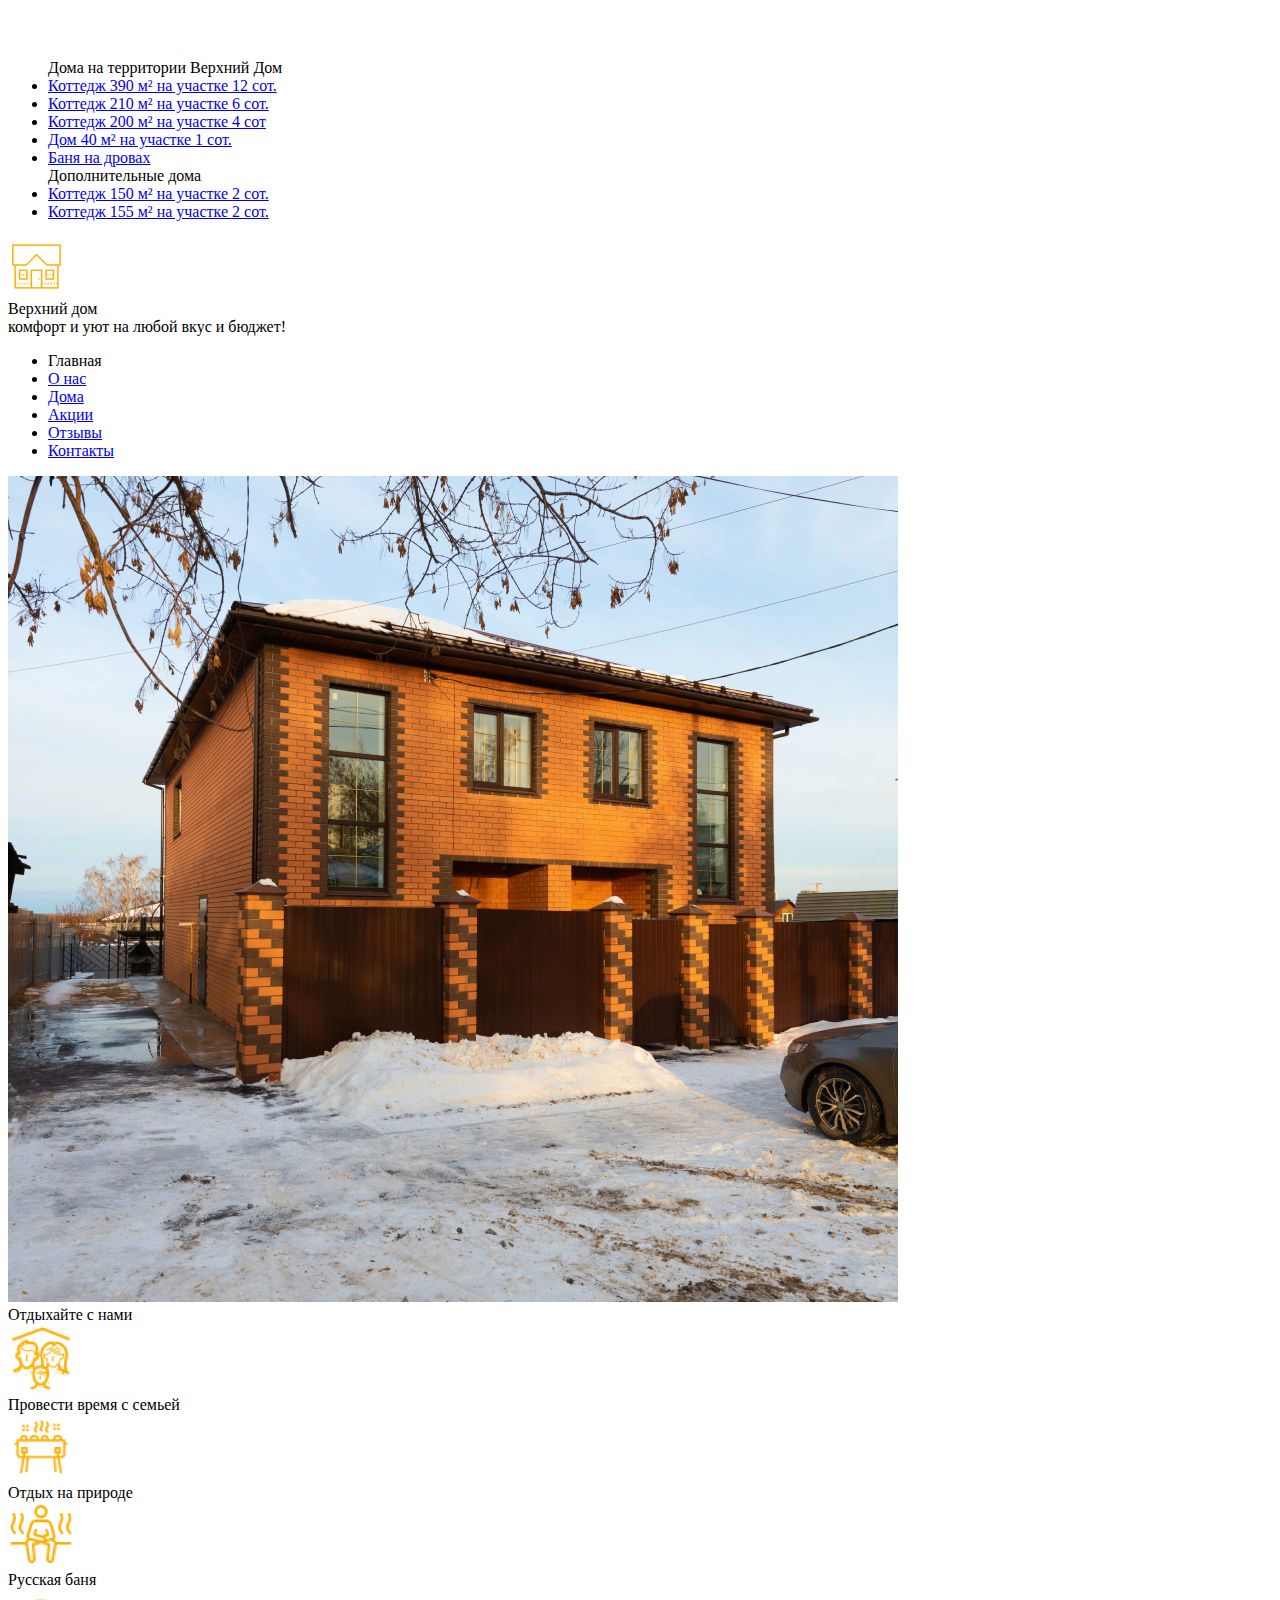
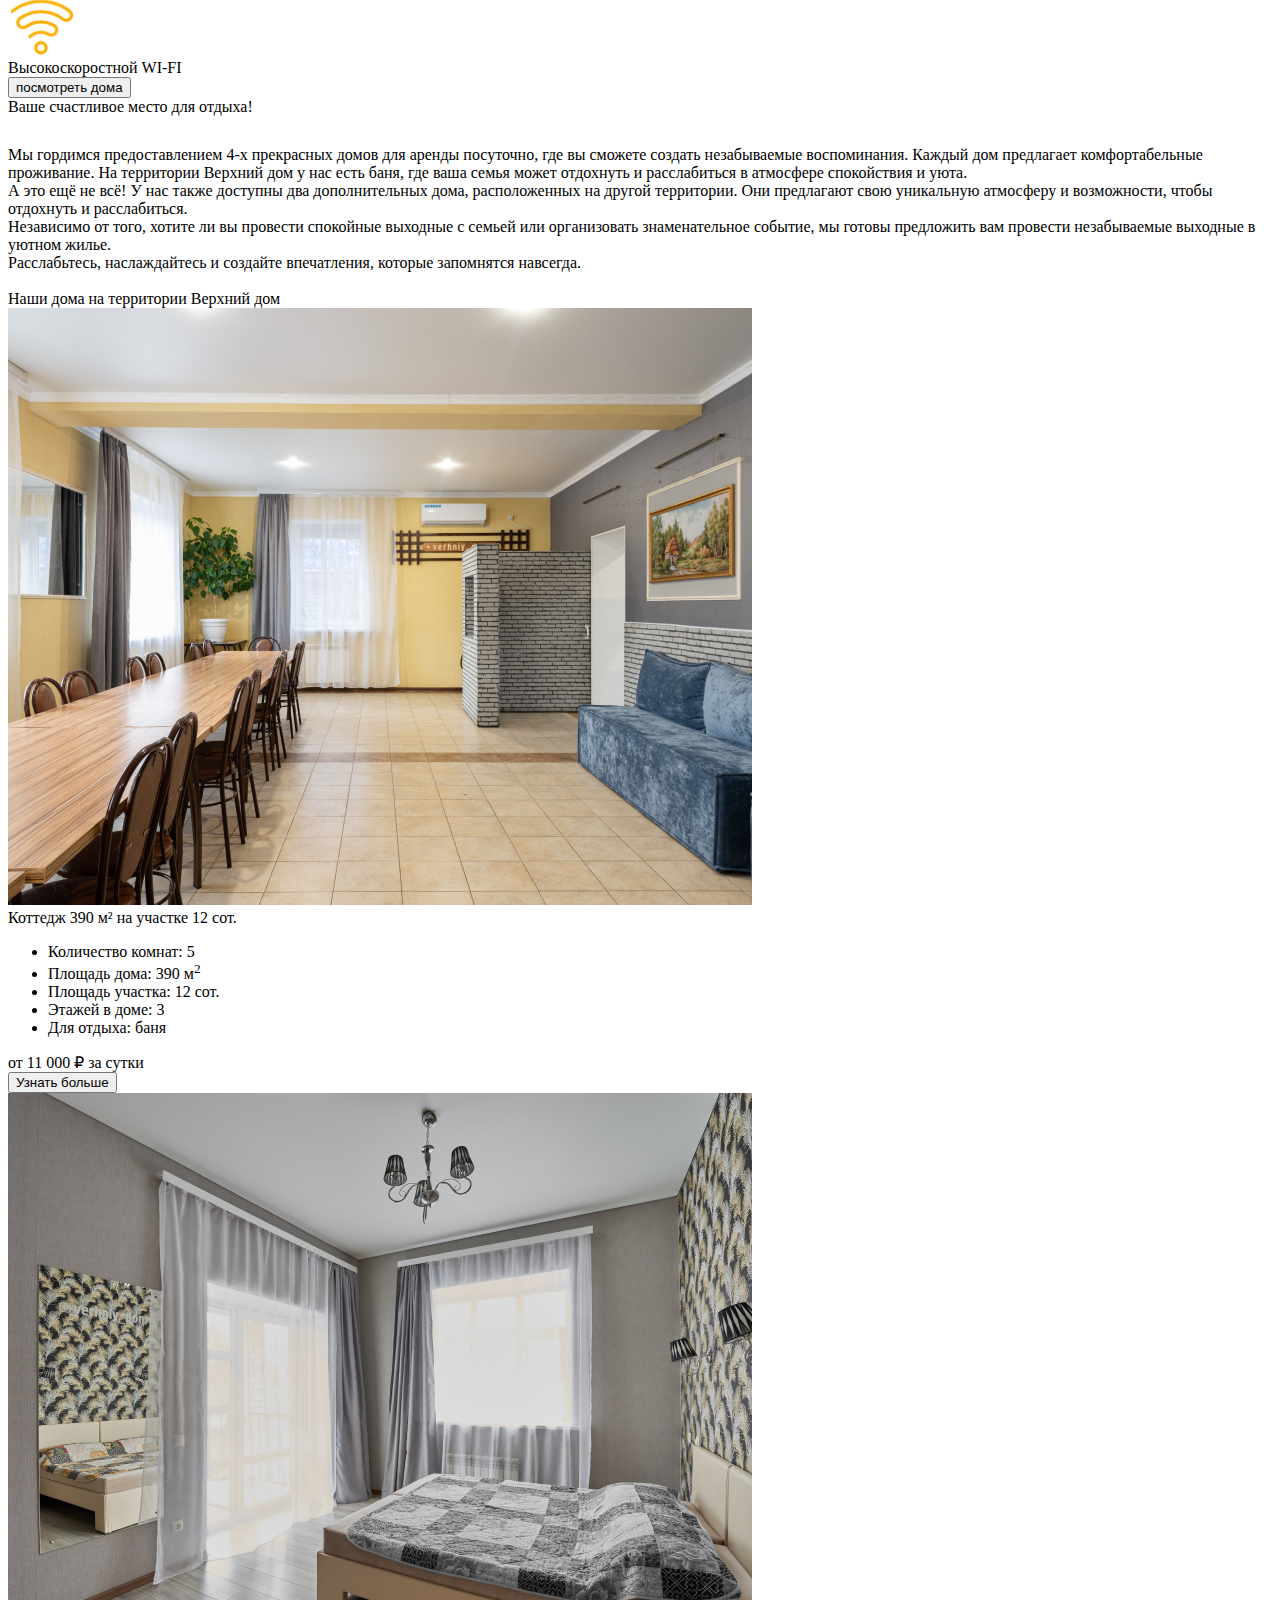
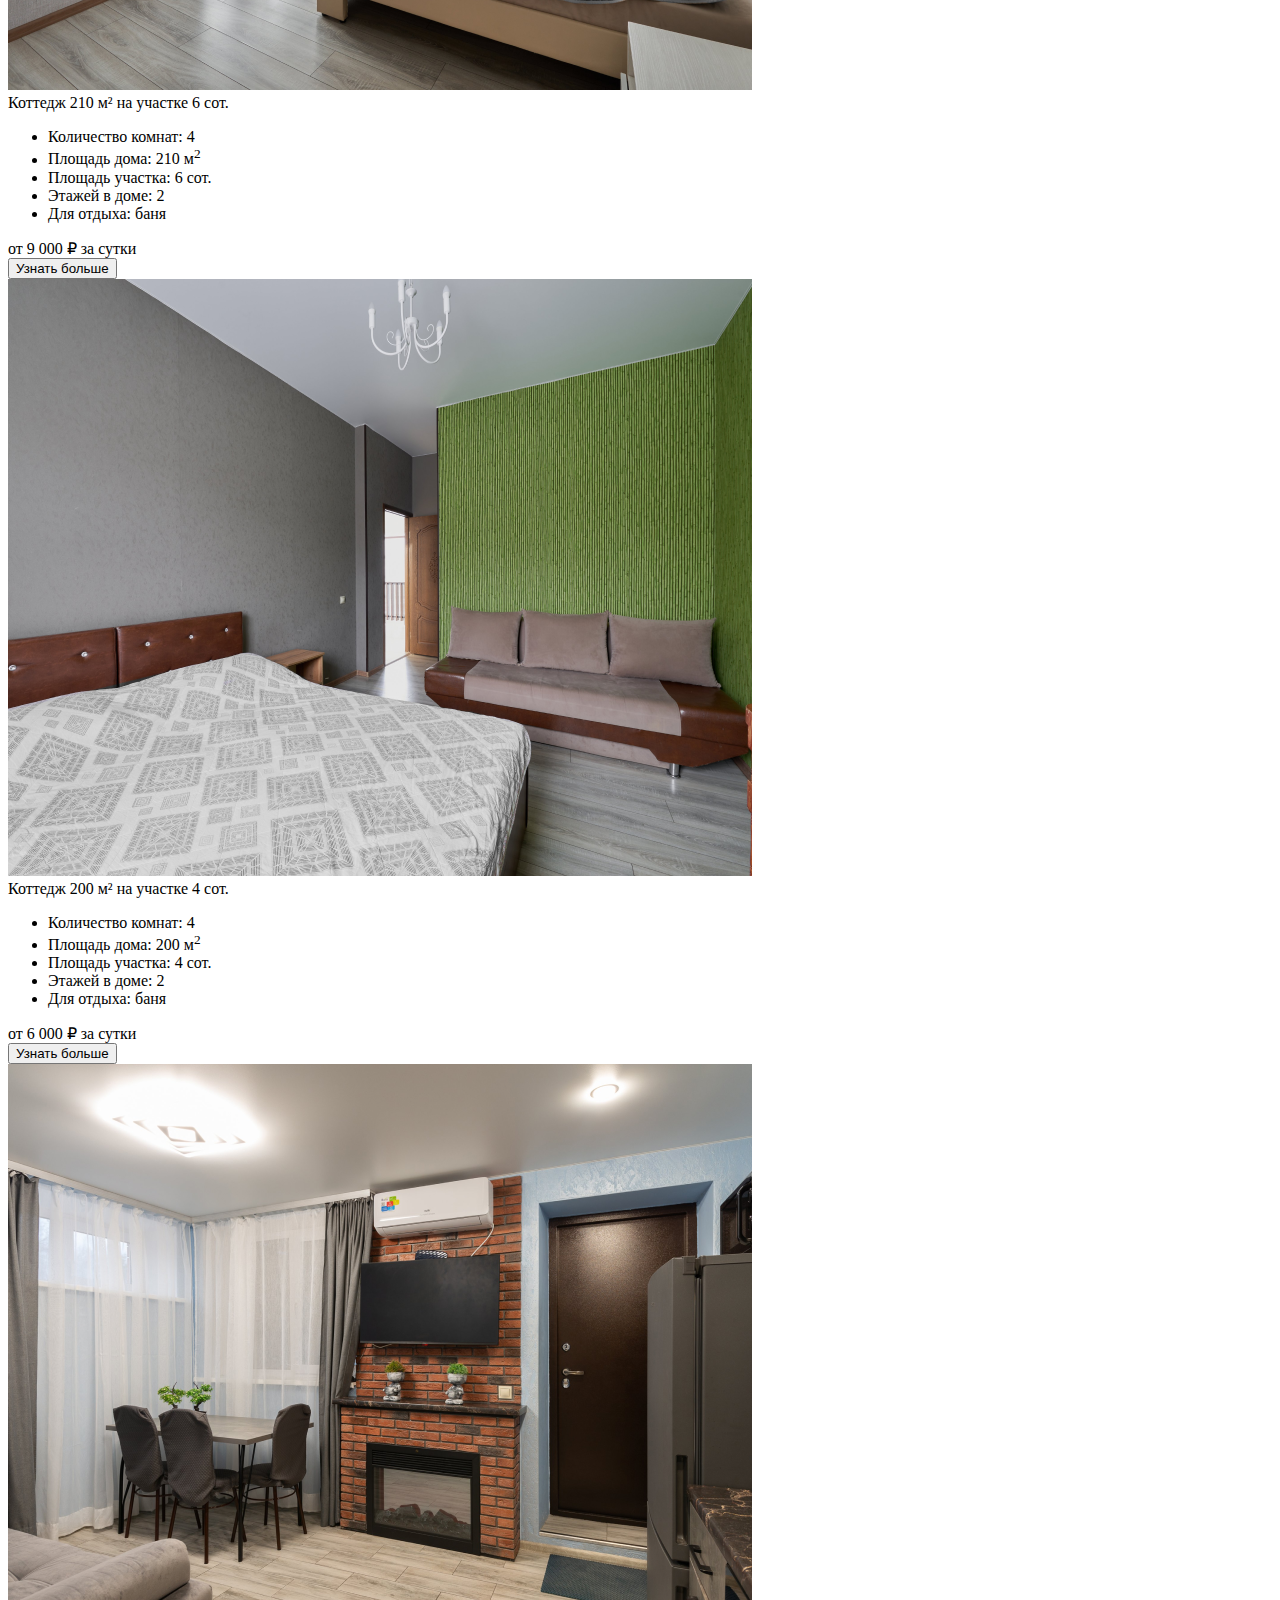
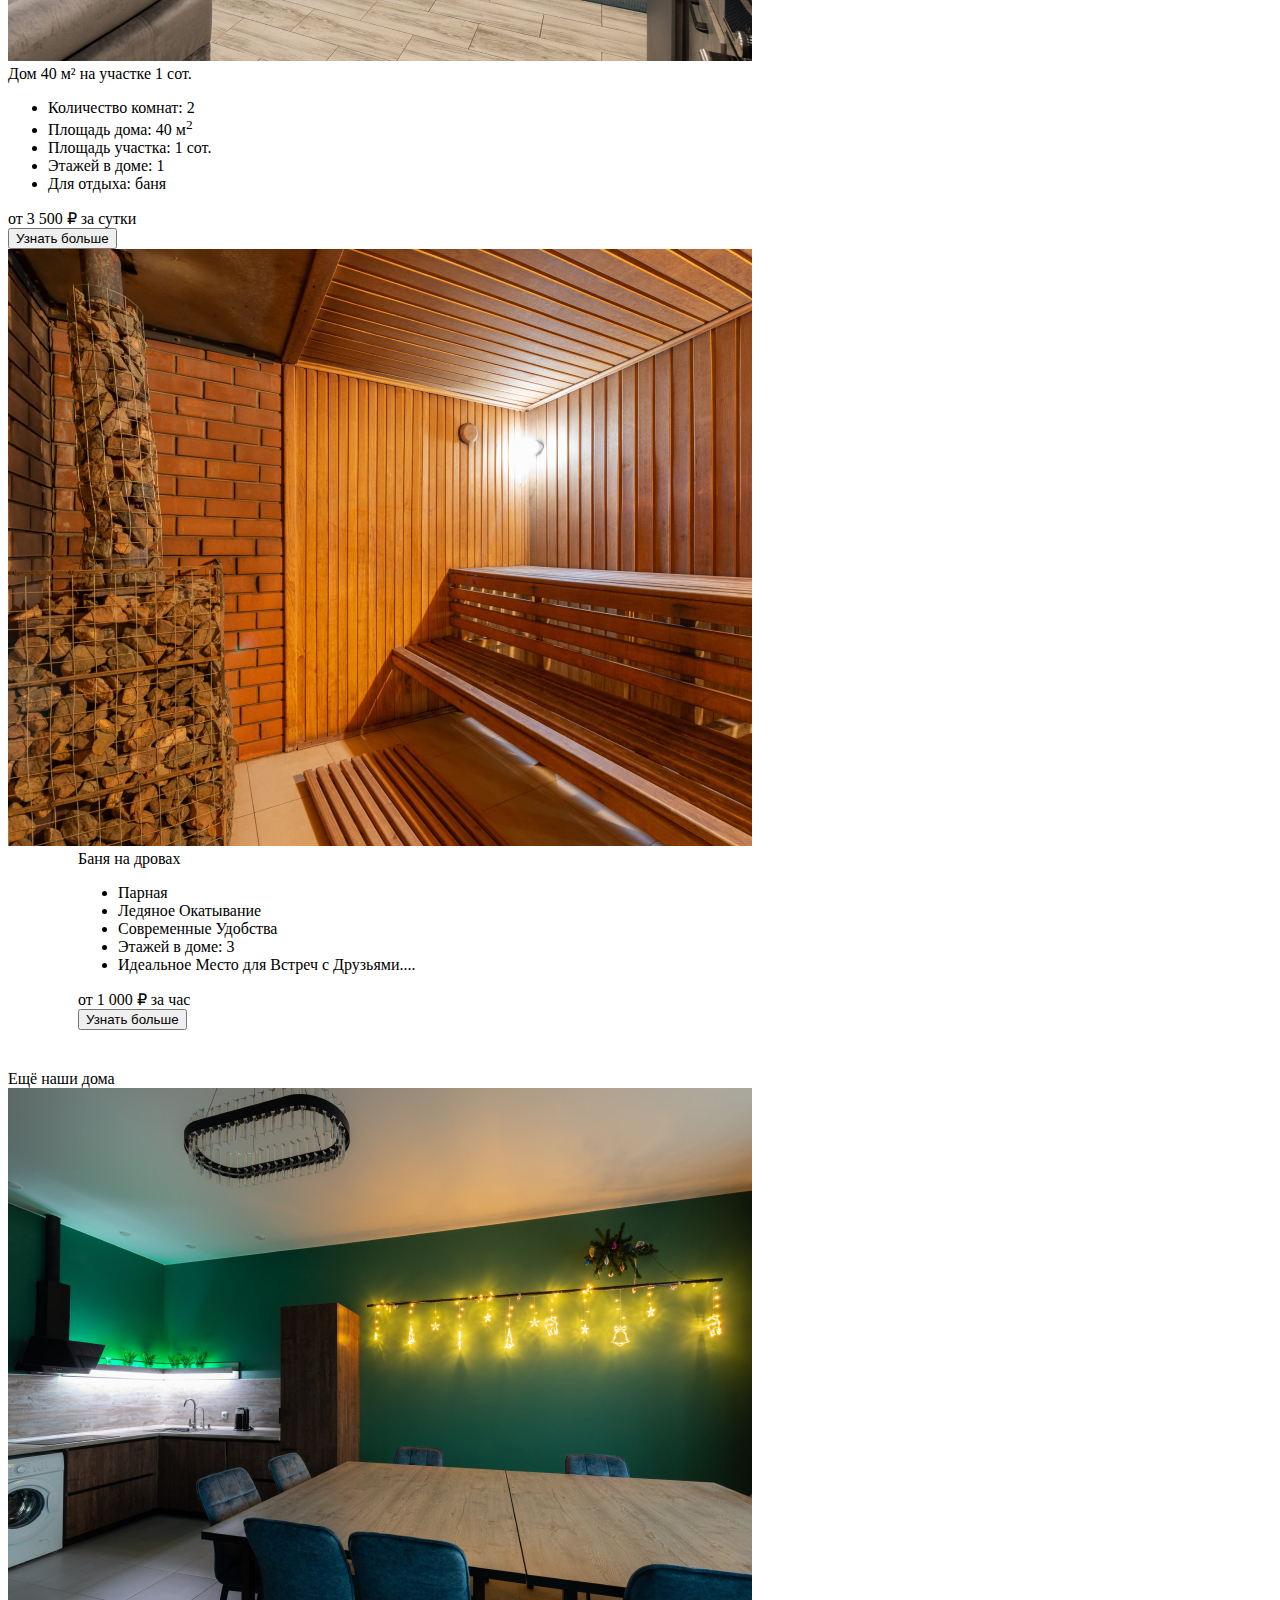
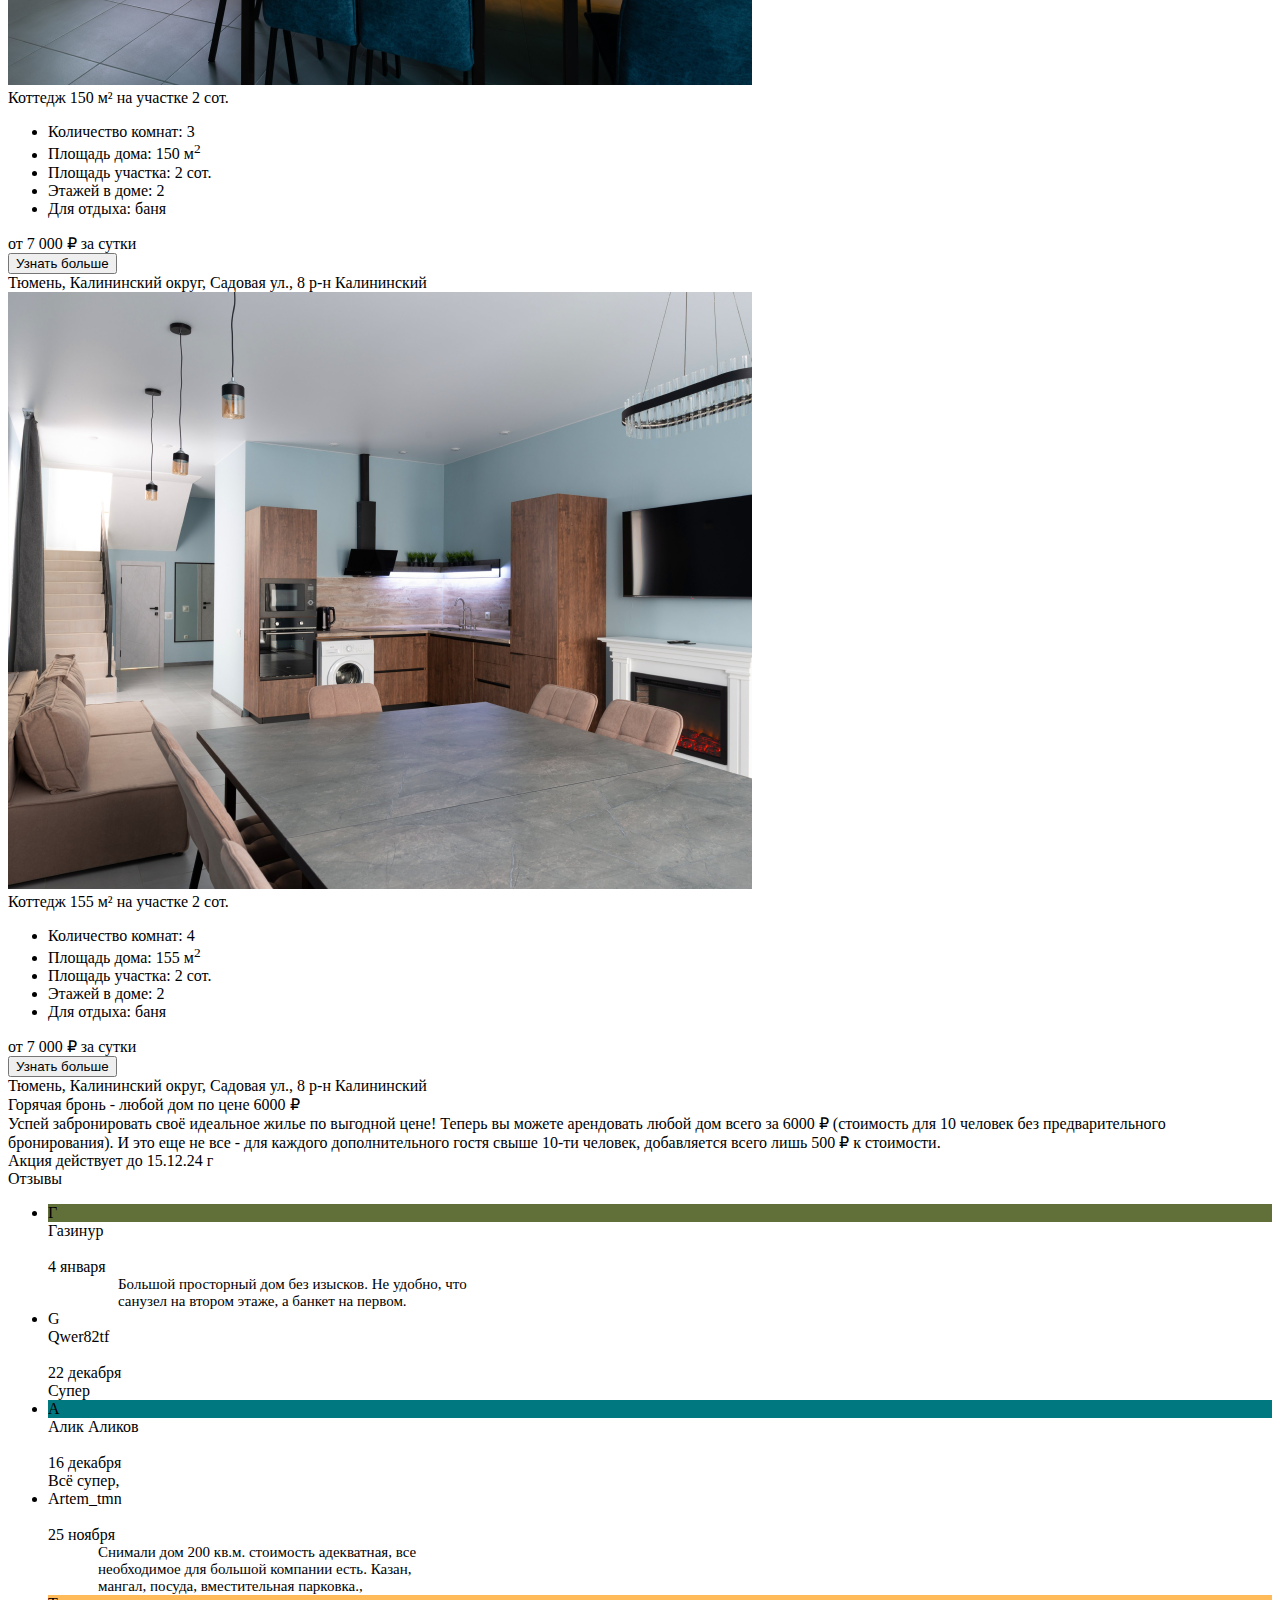
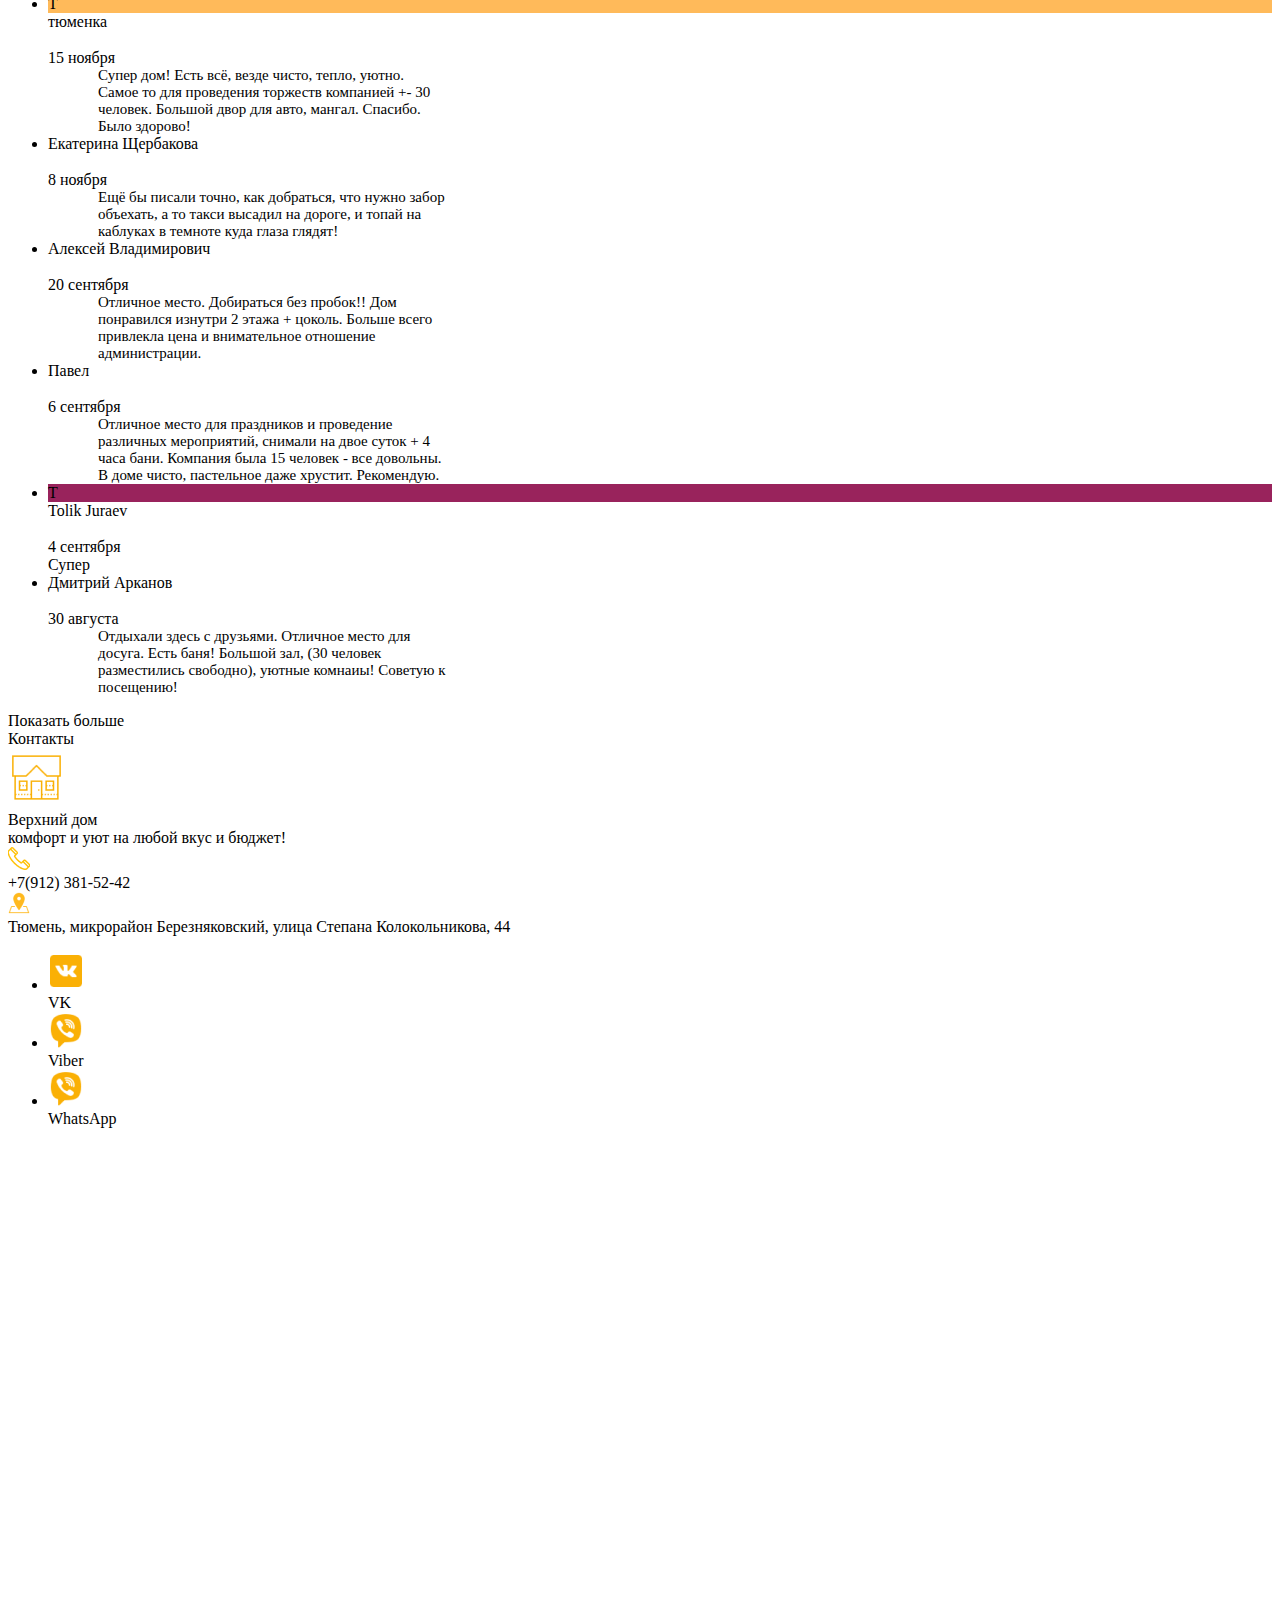
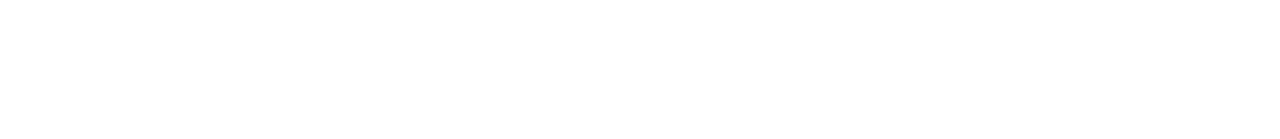
==== commit 5e048f6c: "Add files via upload" ====
--- a/index.html
+++ b/index.html
@@ -6,12 +6,12 @@
     <meta name="viewport" content="width=device-width, initial-scale=1.0">
     <link rel="icon" type="image/png" href="/img/header/icon.png">
     <title>ВЕРХНИЙ ДОМ</title>
-    <link rel="stylesheet" href="./style/main.css">
+    <link rel="stylesheet" href="style/main.css">
 </head>
 
 <body>
 
-    <body class="wrapper">
+    <div class="wrapper">
         <div class="menu-data">
             <div class="menu-data__line"></div>
             <div class="container">
@@ -528,7 +528,8 @@
         <script src="js/hero-slider.js"></script>
         <script>
             //Показ комментариев 
-            const visibleReviews = document.querySelectorAll(".reviews .reviews_visible")
+            try {
+                const visibleReviews = document.querySelectorAll(".reviews .reviews_visible")
             const textButton = document.querySelector(".reviews__link")
 
             textButton.addEventListener("click", () => {
@@ -537,6 +538,9 @@
                     textButton.style.display = "none";
                 })
             })
+            } catch (error) {
+                console.error(error);
+        }
 
         </script>
     </body>
--- a/style/main.css
+++ b/style/main.css
@@ -1,15 +1,15 @@
-@import url(/style/normalize.css);
-@import url(/style/basic.css);
-@import url(/style/section/header.css);
-@import url(/style/section/hero.css);
-@import url(/style/section/info.css);
-@import url(/style/section/offer-home.css);
-@import url(/style/section/stocks.css);
-@import url(/style/section/reviews.css);
-@import url(/style/section/footer.css);
-@import url(/style/section-home/info-home.css);
-@import url(/style/section-home/home-description.css);
-@import url(/style/section-home/home-rules.css);
-@import url(/style/section-home/home-slider.css);
-@import url(/style/section-home/media-home.css);
-@import url(/style/menu-data.css);+@import url(style/normalize.css);
+@import url(style/basic.css);
+@import url(style/section/header.css);
+@import url(style/section/hero.css);
+@import url(style/section/info.css);
+@import url(style/section/offer-home.css);
+@import url(style/section/stocks.css);
+@import url(style/section/reviews.css);
+@import url(style/section/footer.css);
+@import url(style/section-home/info-home.css);
+@import url(style/section-home/home-description.css);
+@import url(style/section-home/home-rules.css);
+@import url(style/section-home/home-slider.css);
+@import url(style/section-home/media-home.css);
+@import url(style/menu-data.css);
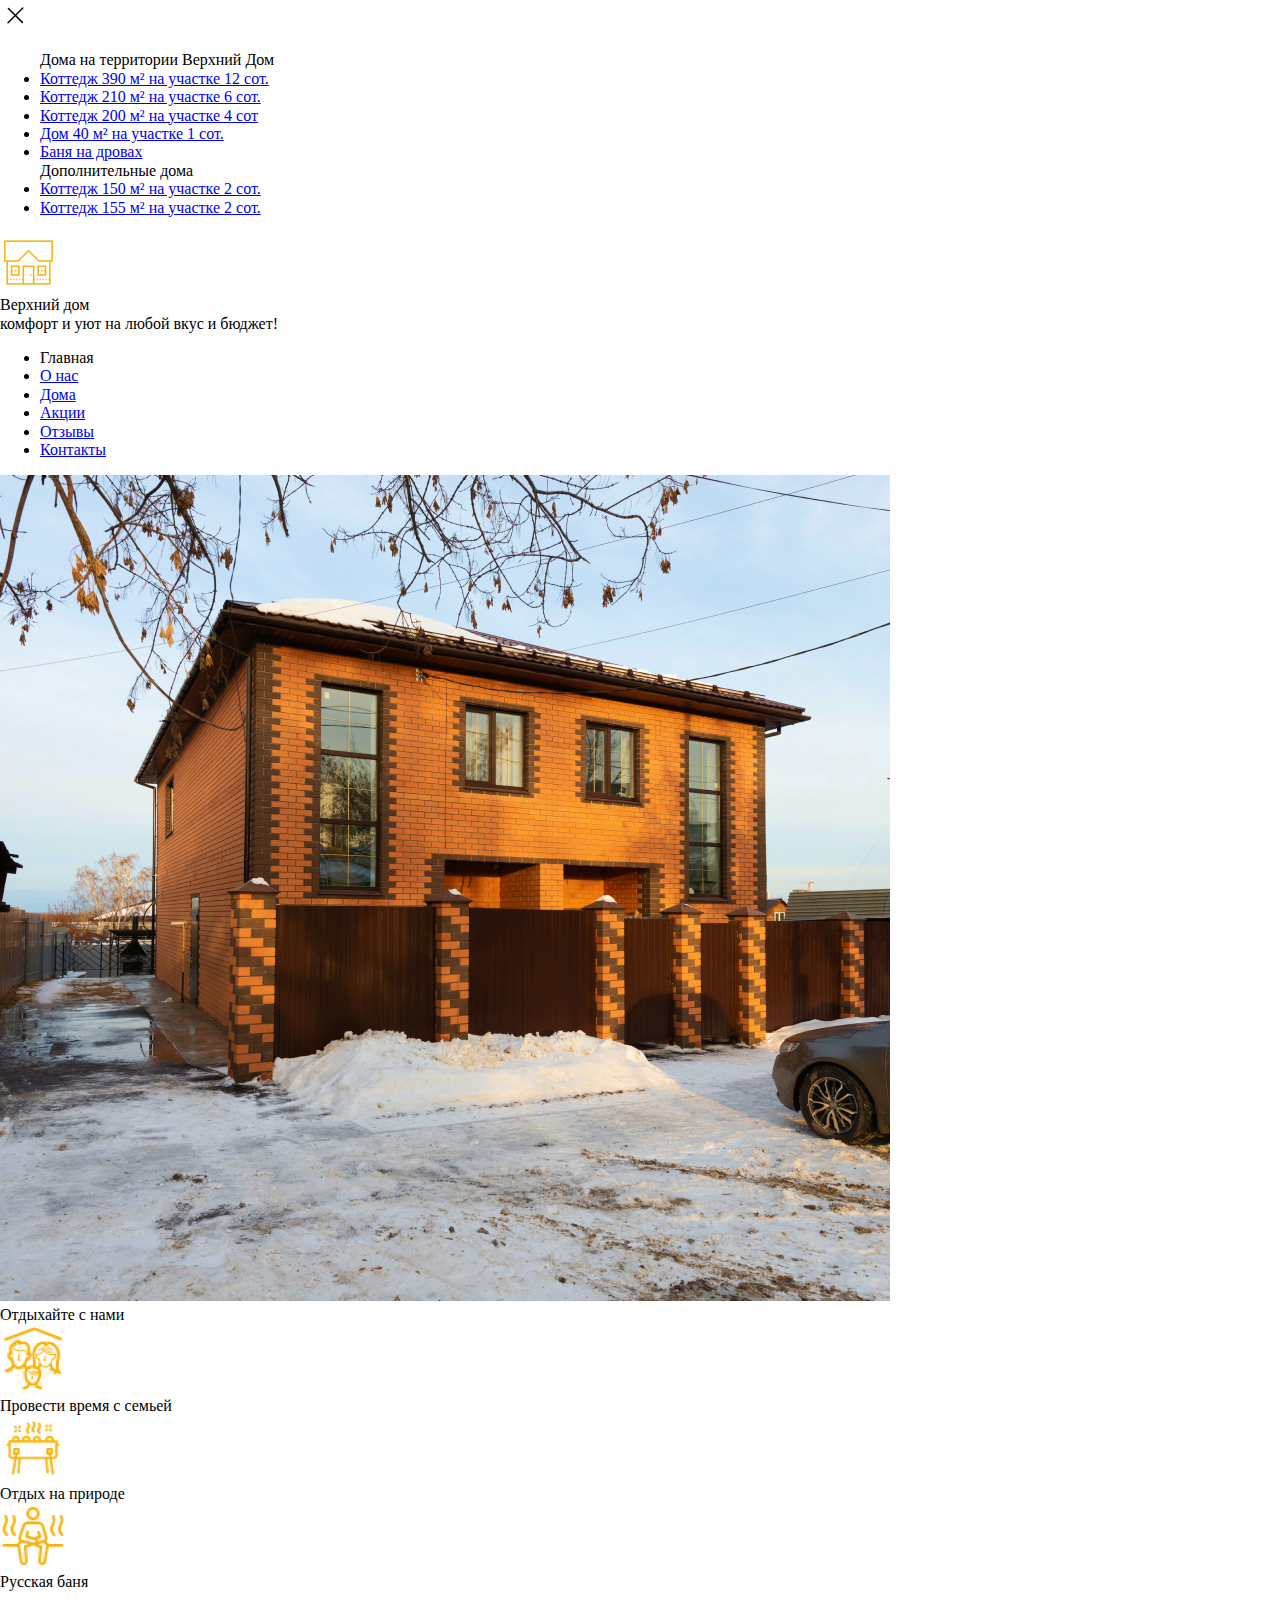
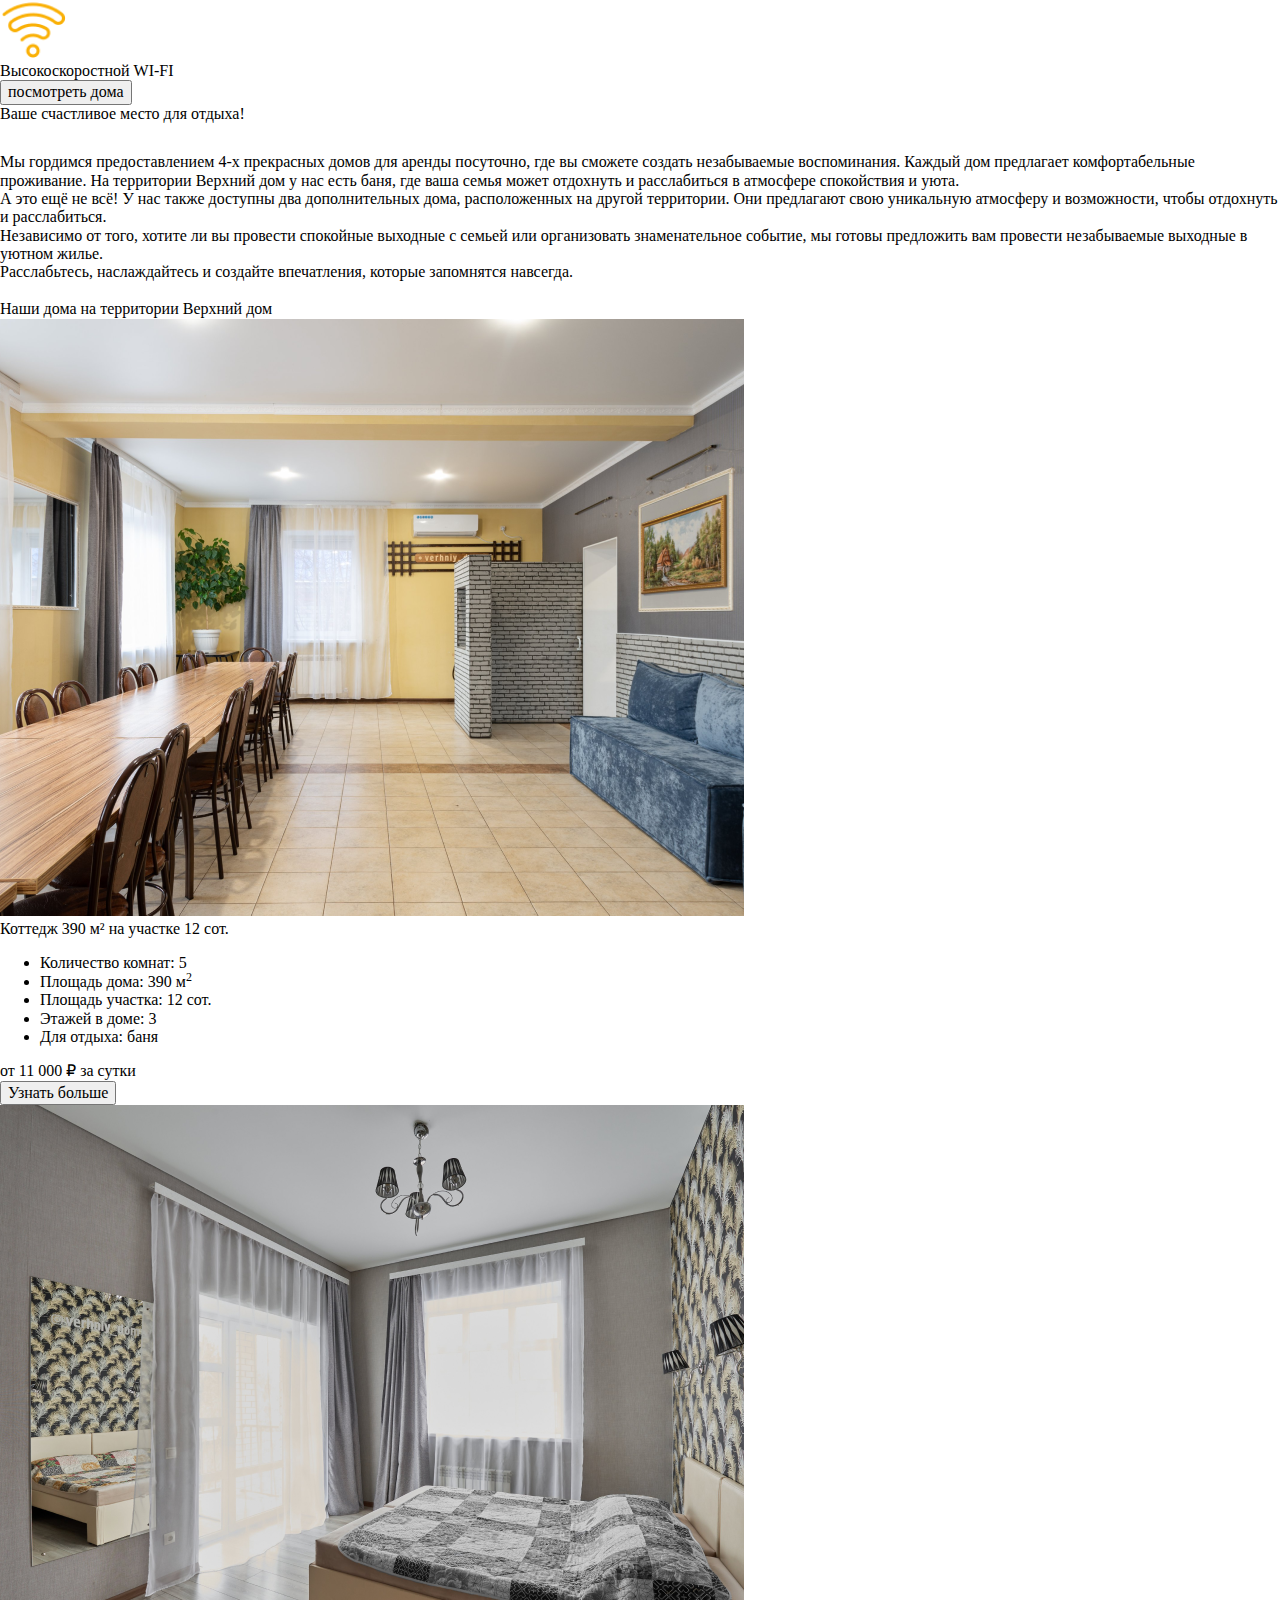
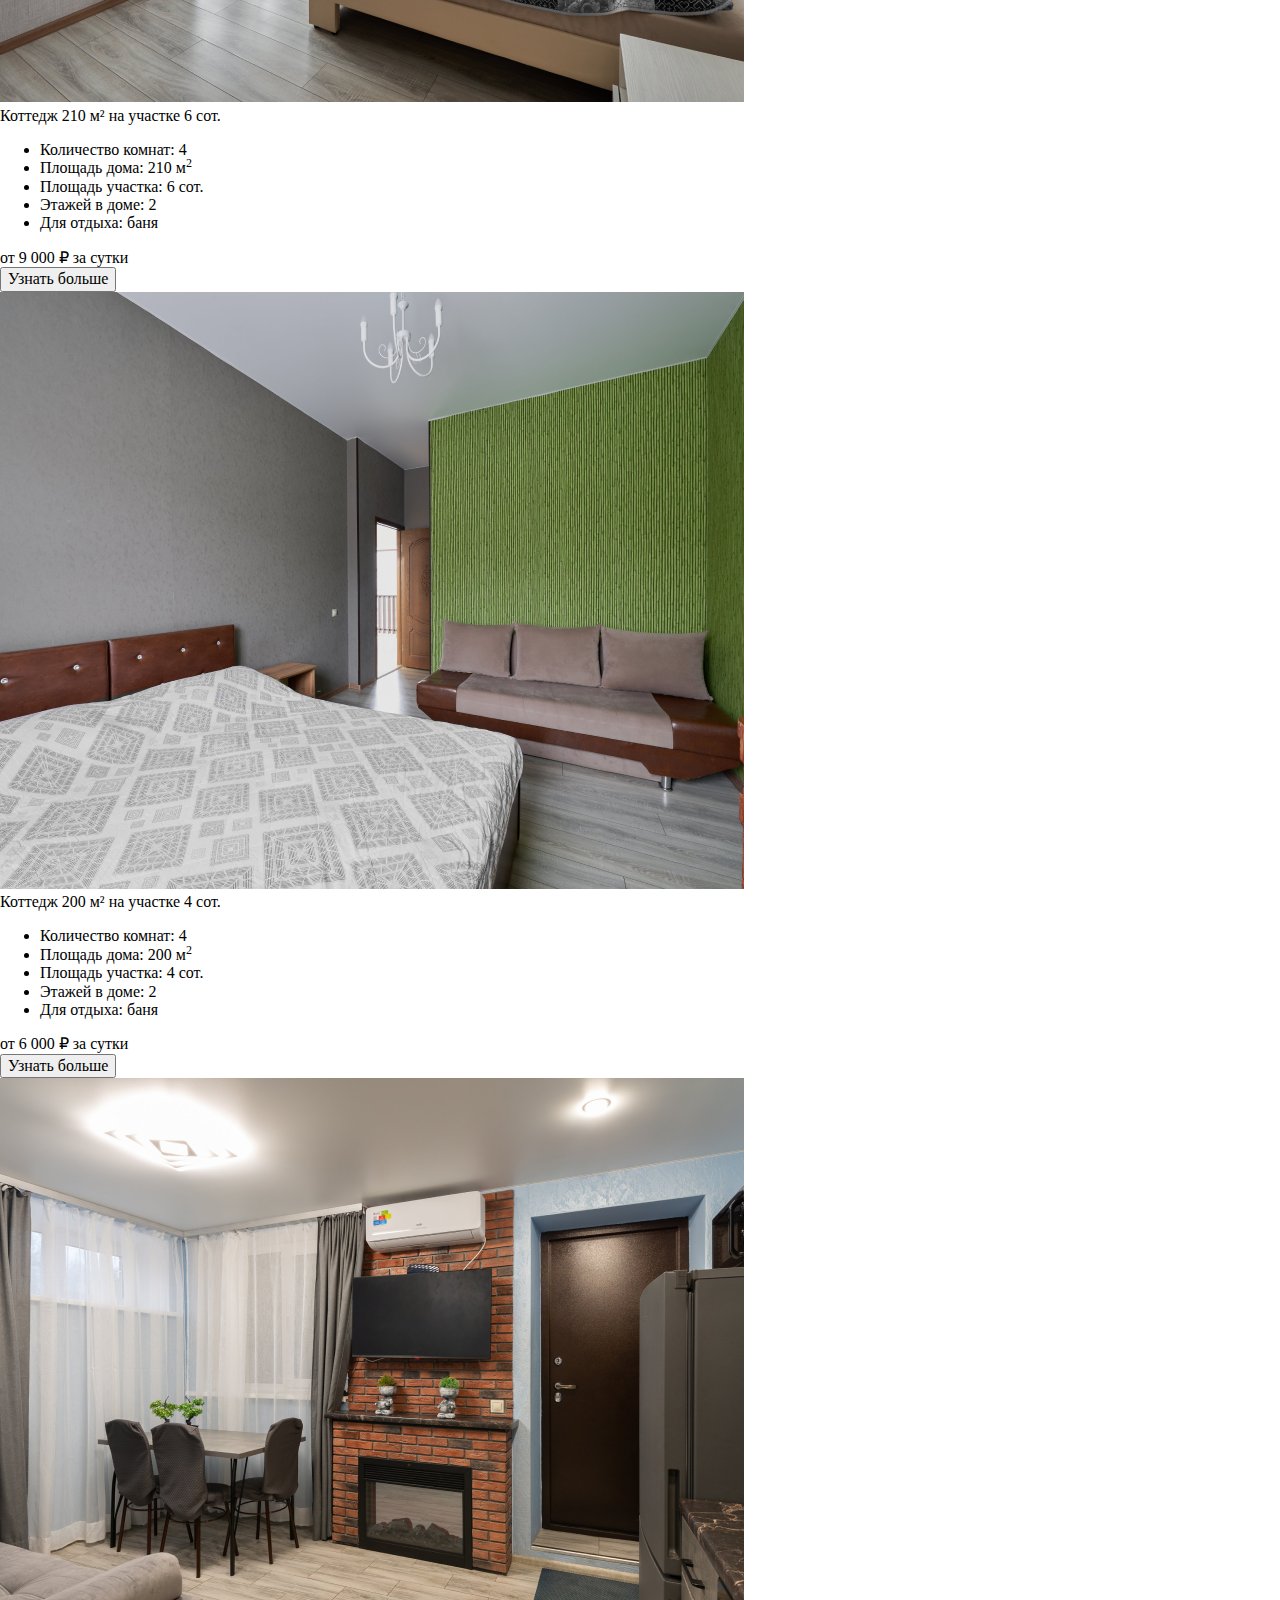
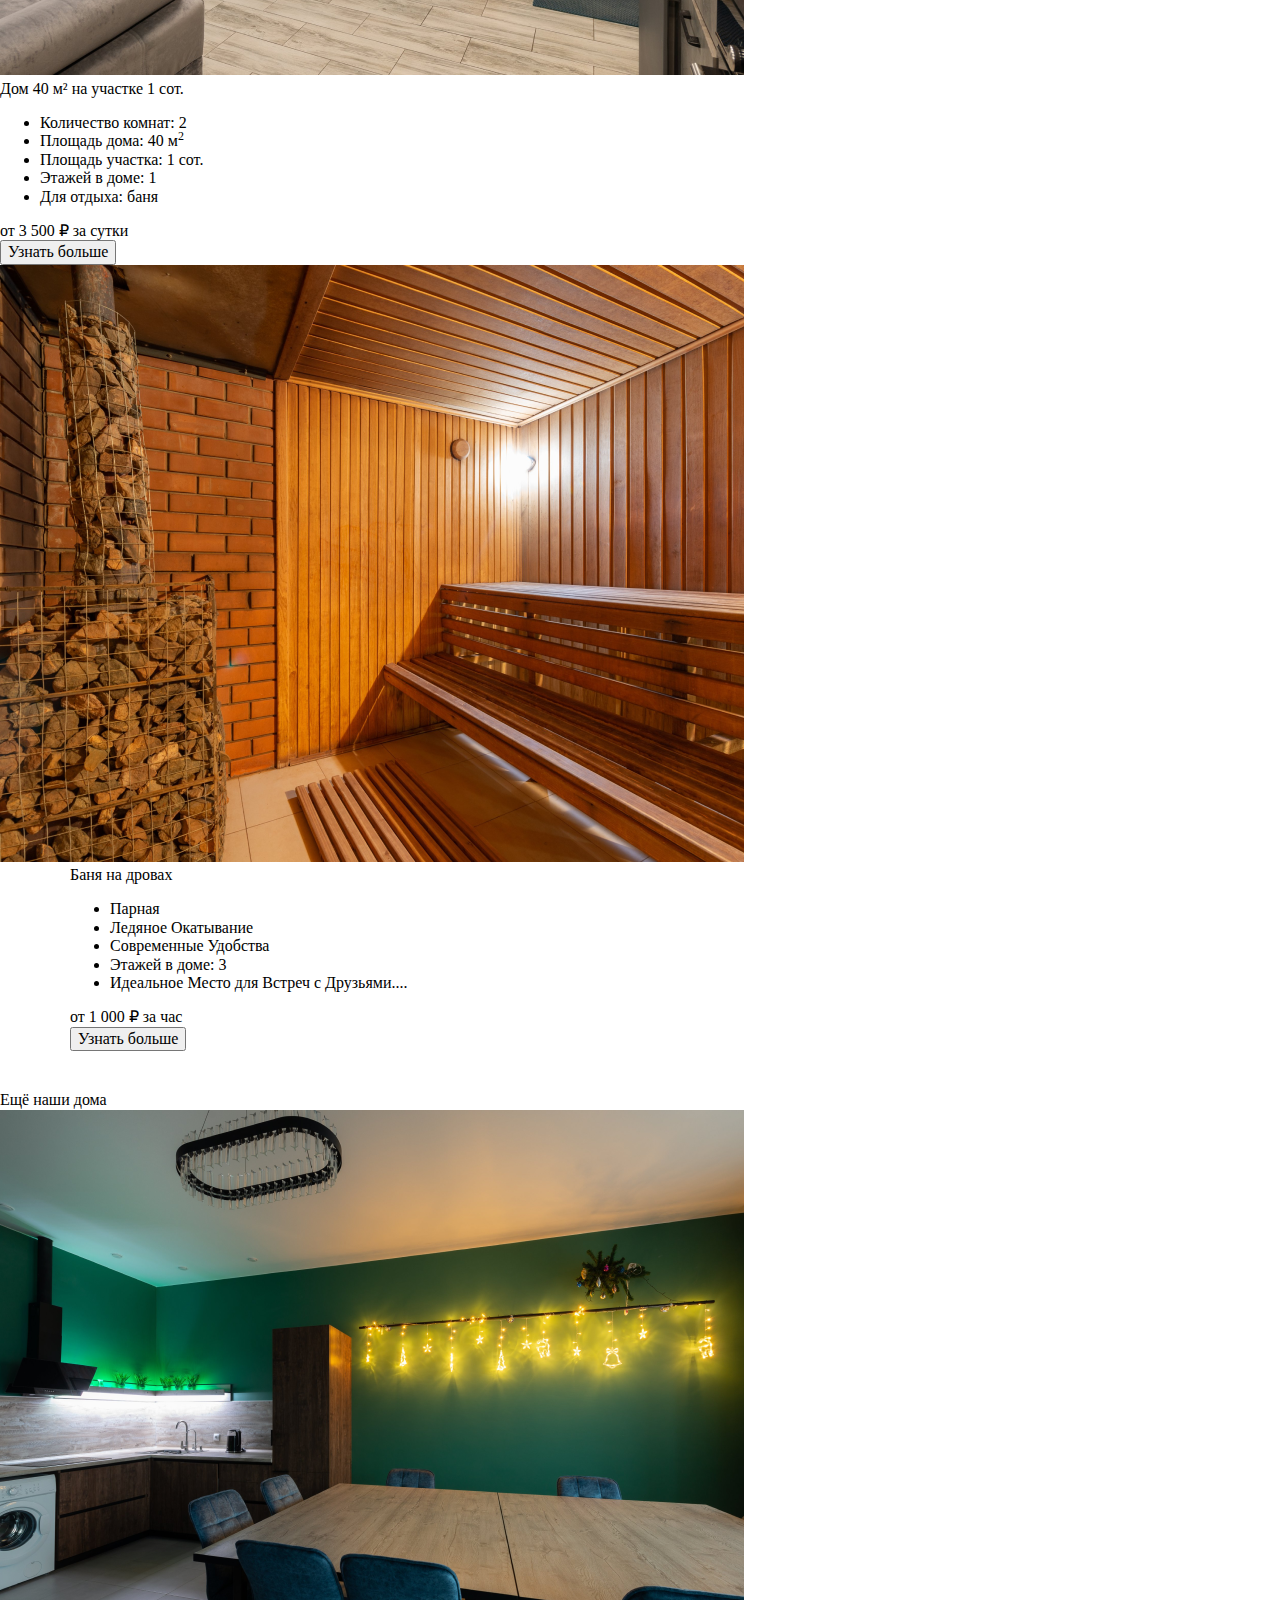
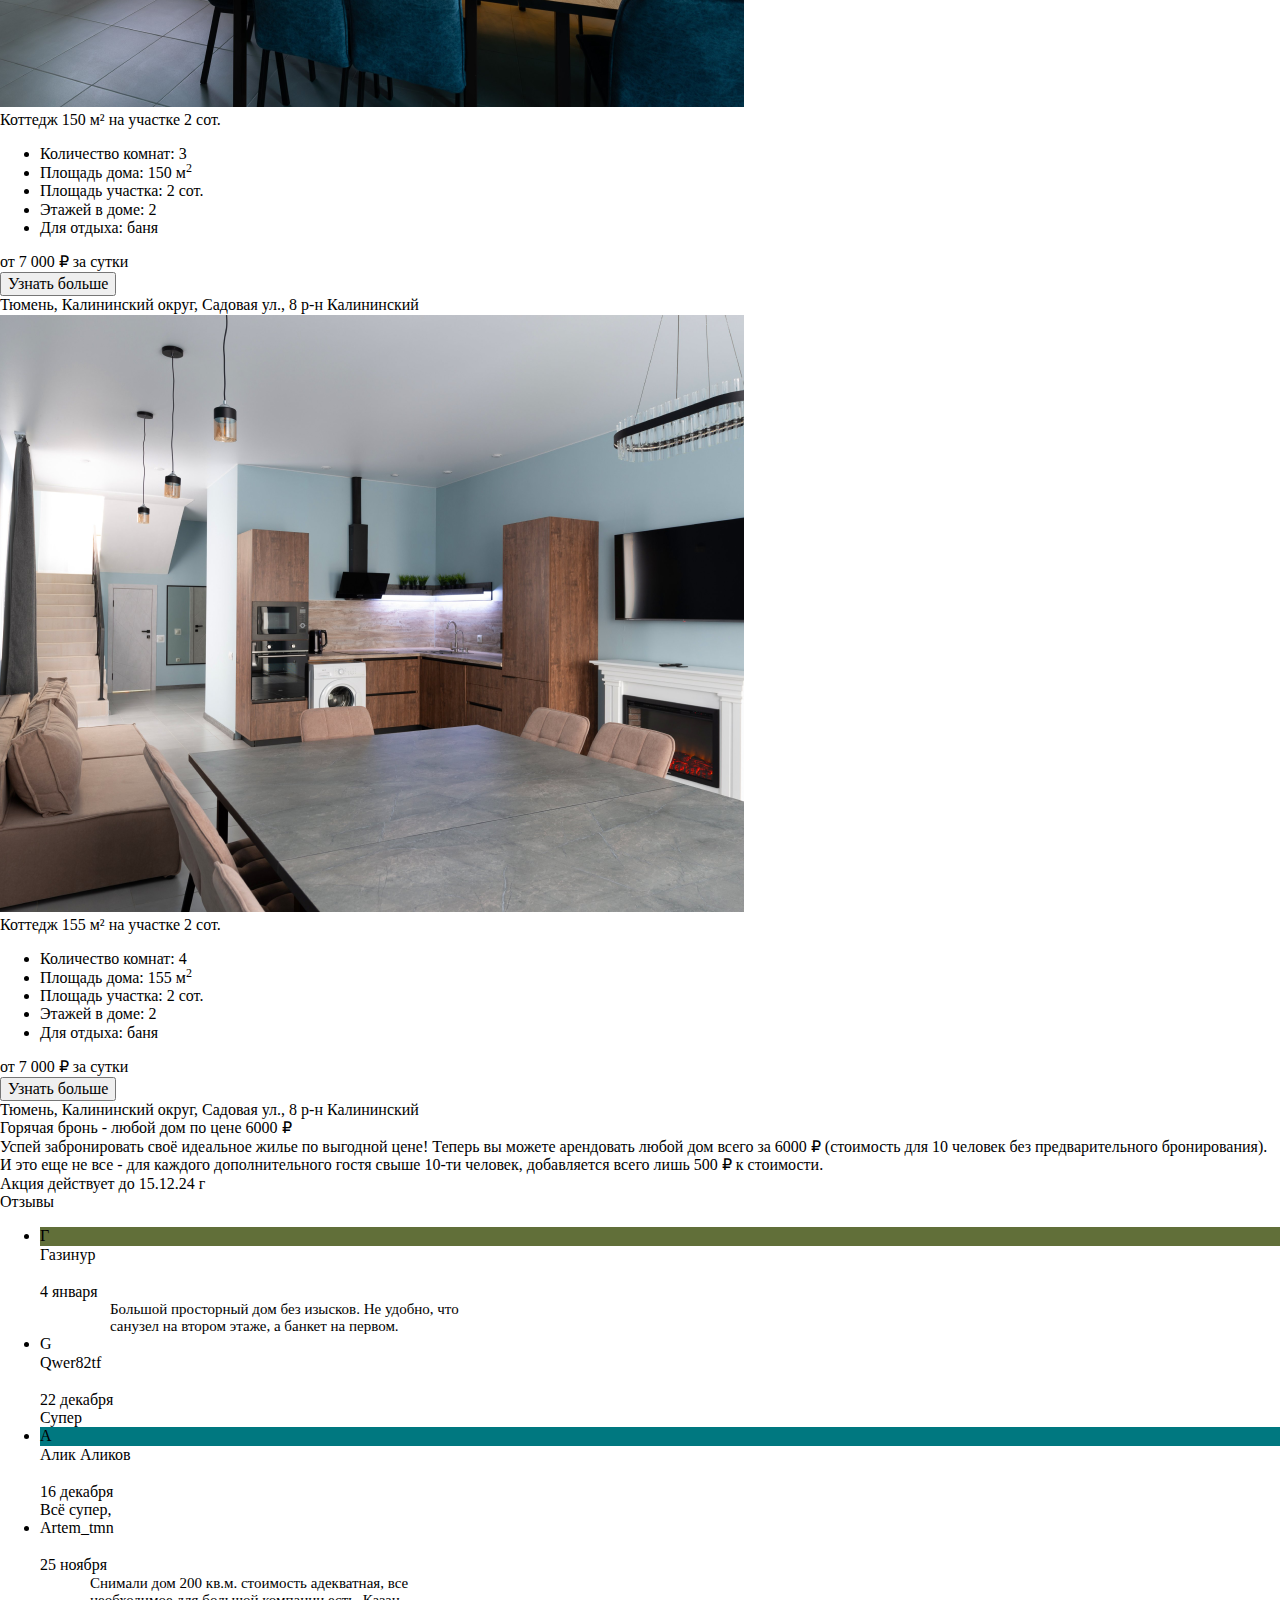
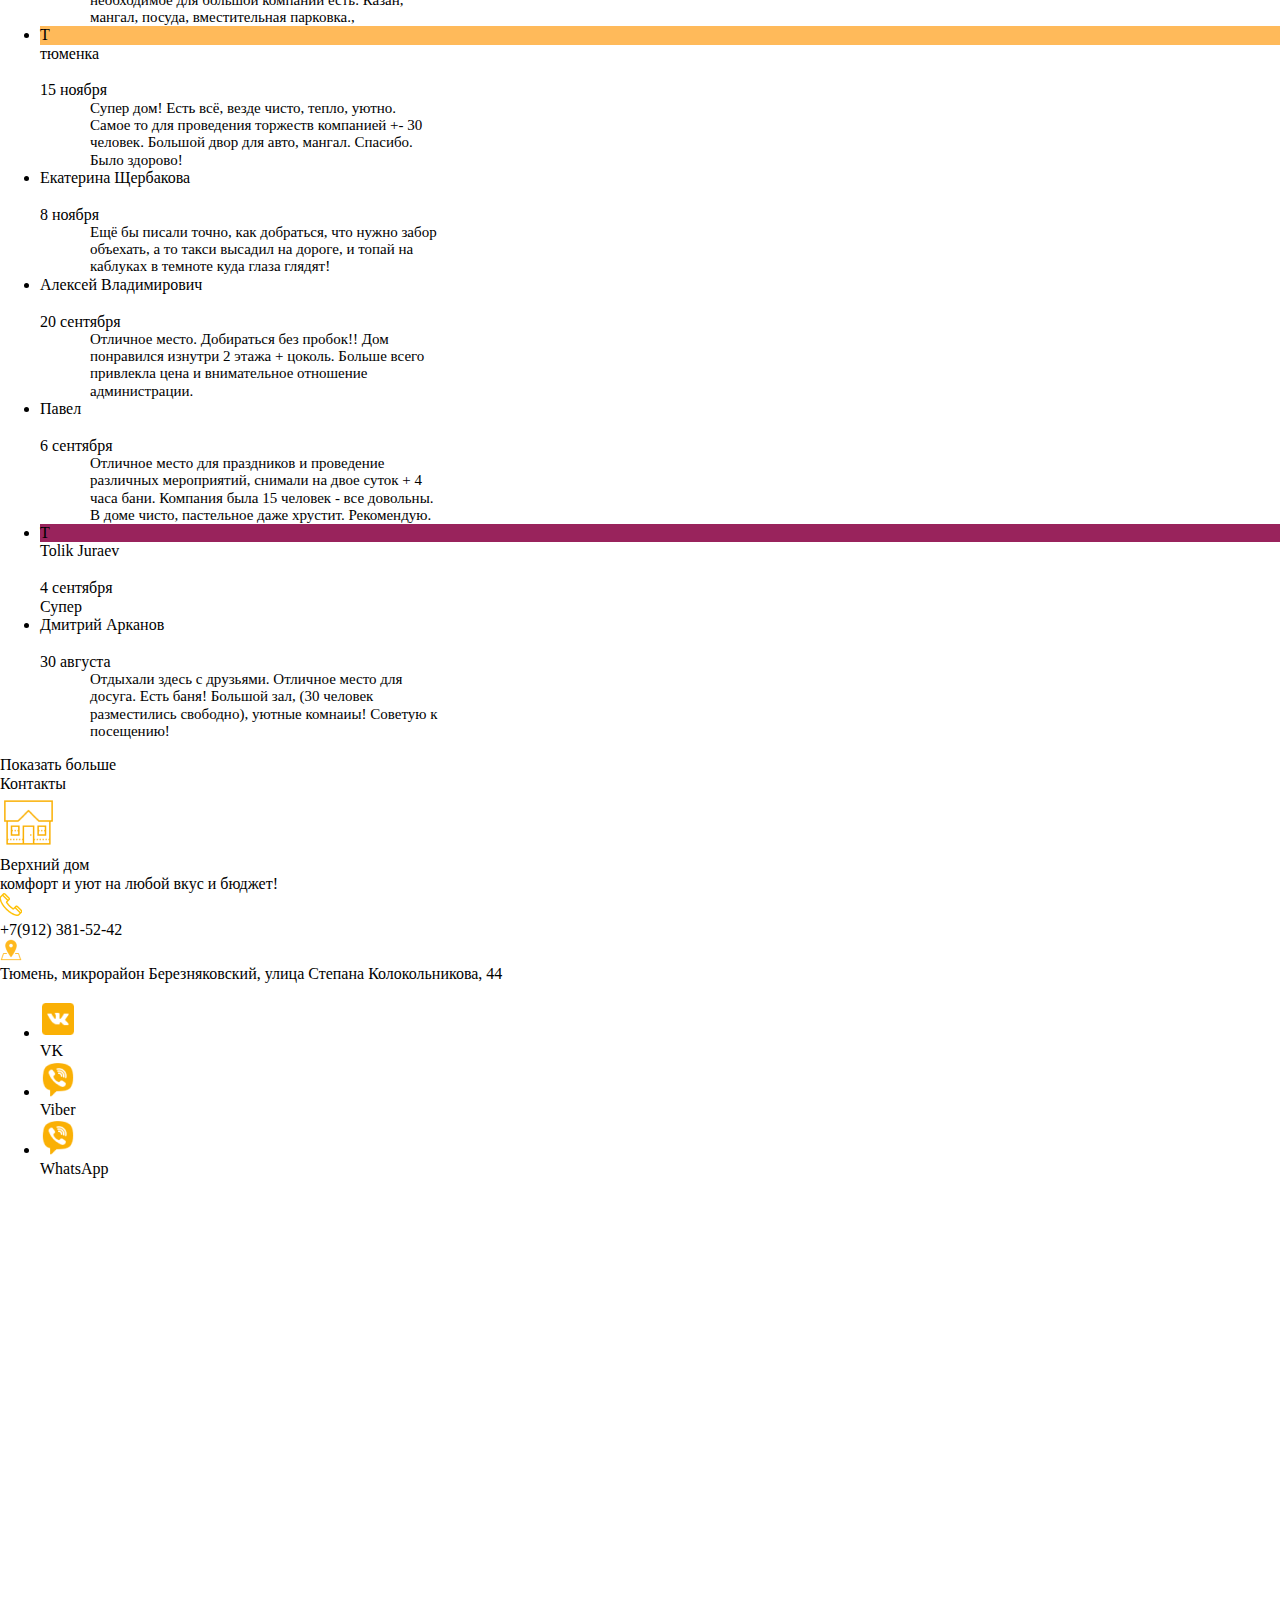
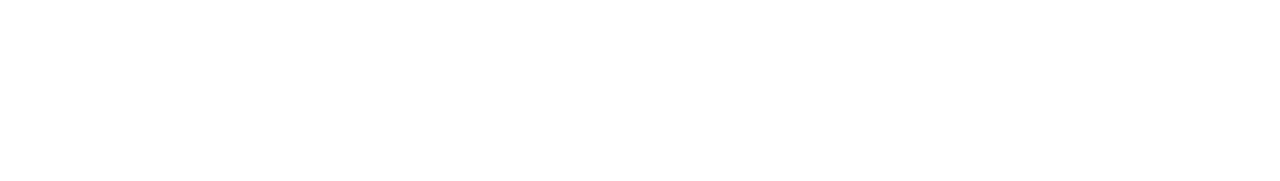
==== commit 323f46f5: "Update index.html" ====
--- a/index.html
+++ b/index.html
@@ -6,7 +6,8 @@
     <meta name="viewport" content="width=device-width, initial-scale=1.0">
     <link rel="icon" type="image/png" href="/img/header/icon.png">
     <title>ВЕРХНИЙ ДОМ</title>
-    <link rel="stylesheet" href="style/main.css">
+    <link rel="stylesheet" href="./style/normalize.css">
+    <link rel="stylesheet" href="./style/main.css">
 </head>
 
 <body>
@@ -545,4 +546,4 @@
         </script>
     </body>
 
-</html>+</html>
